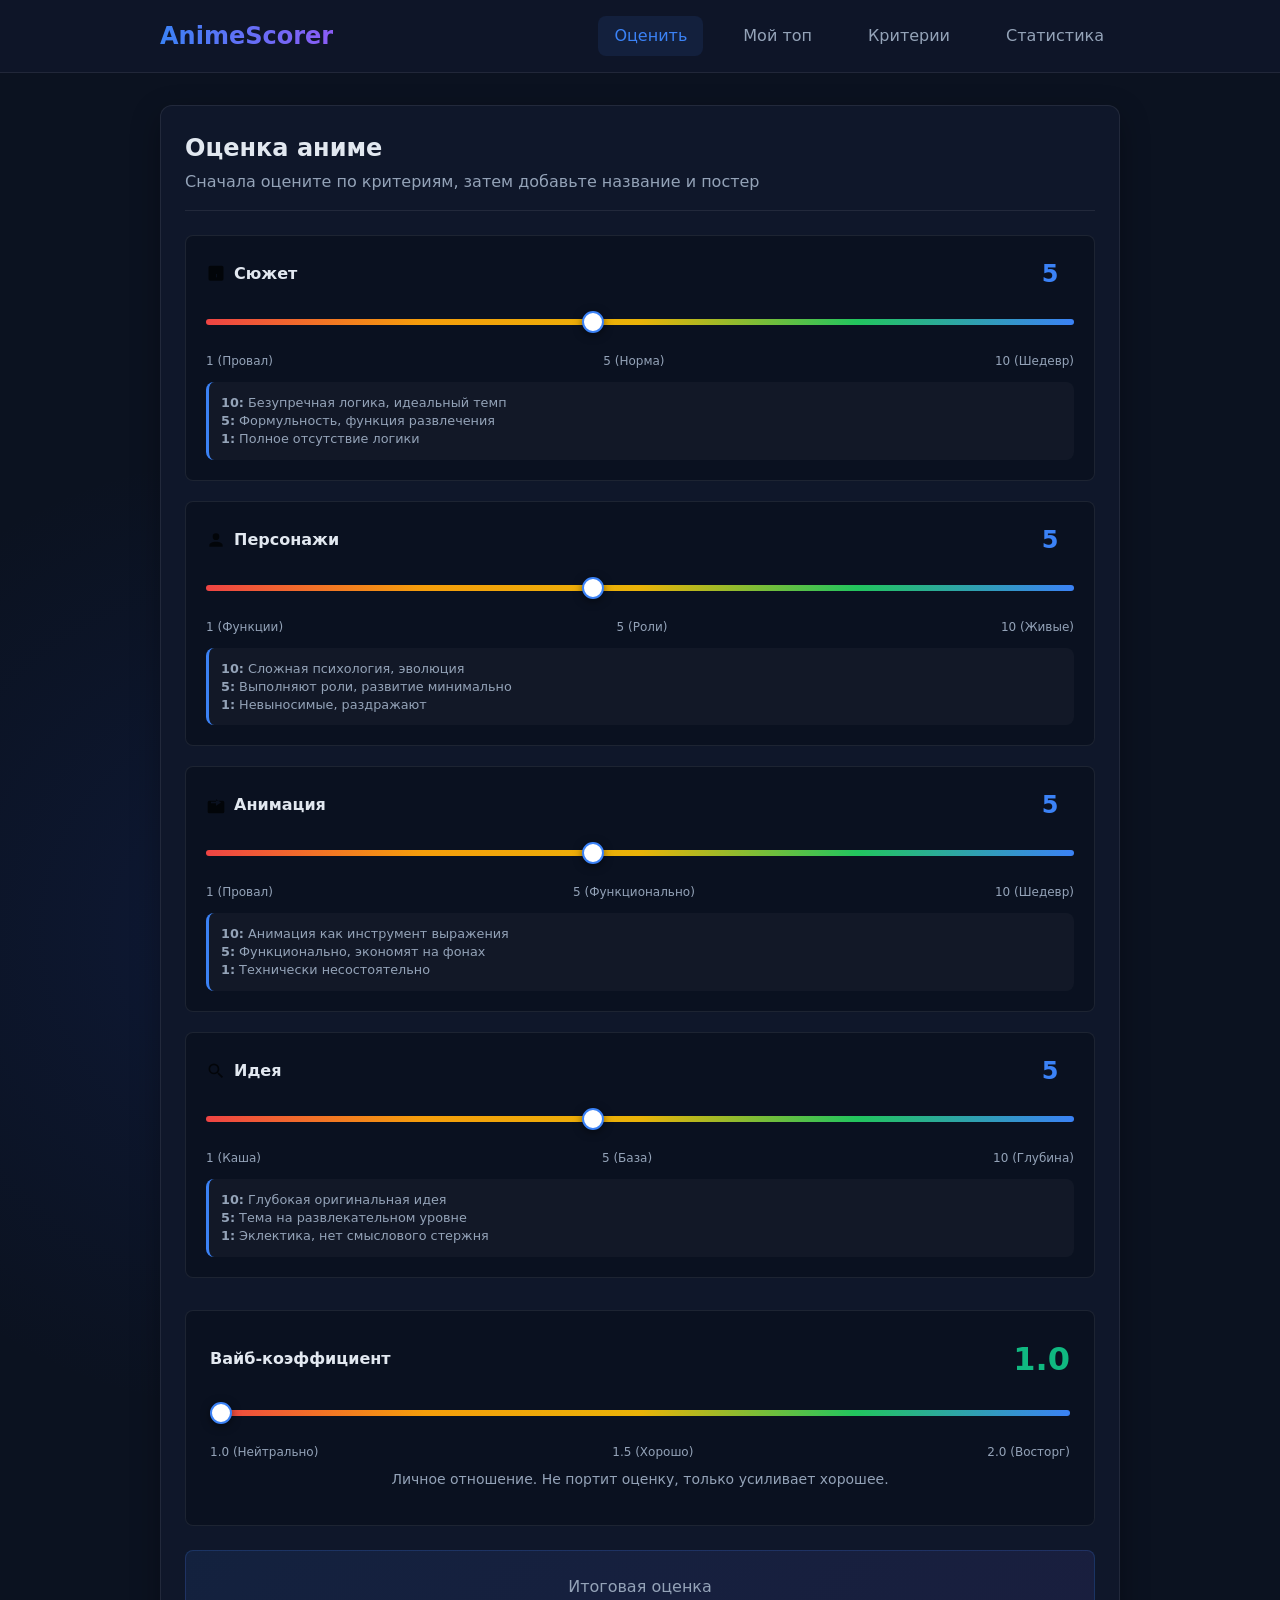
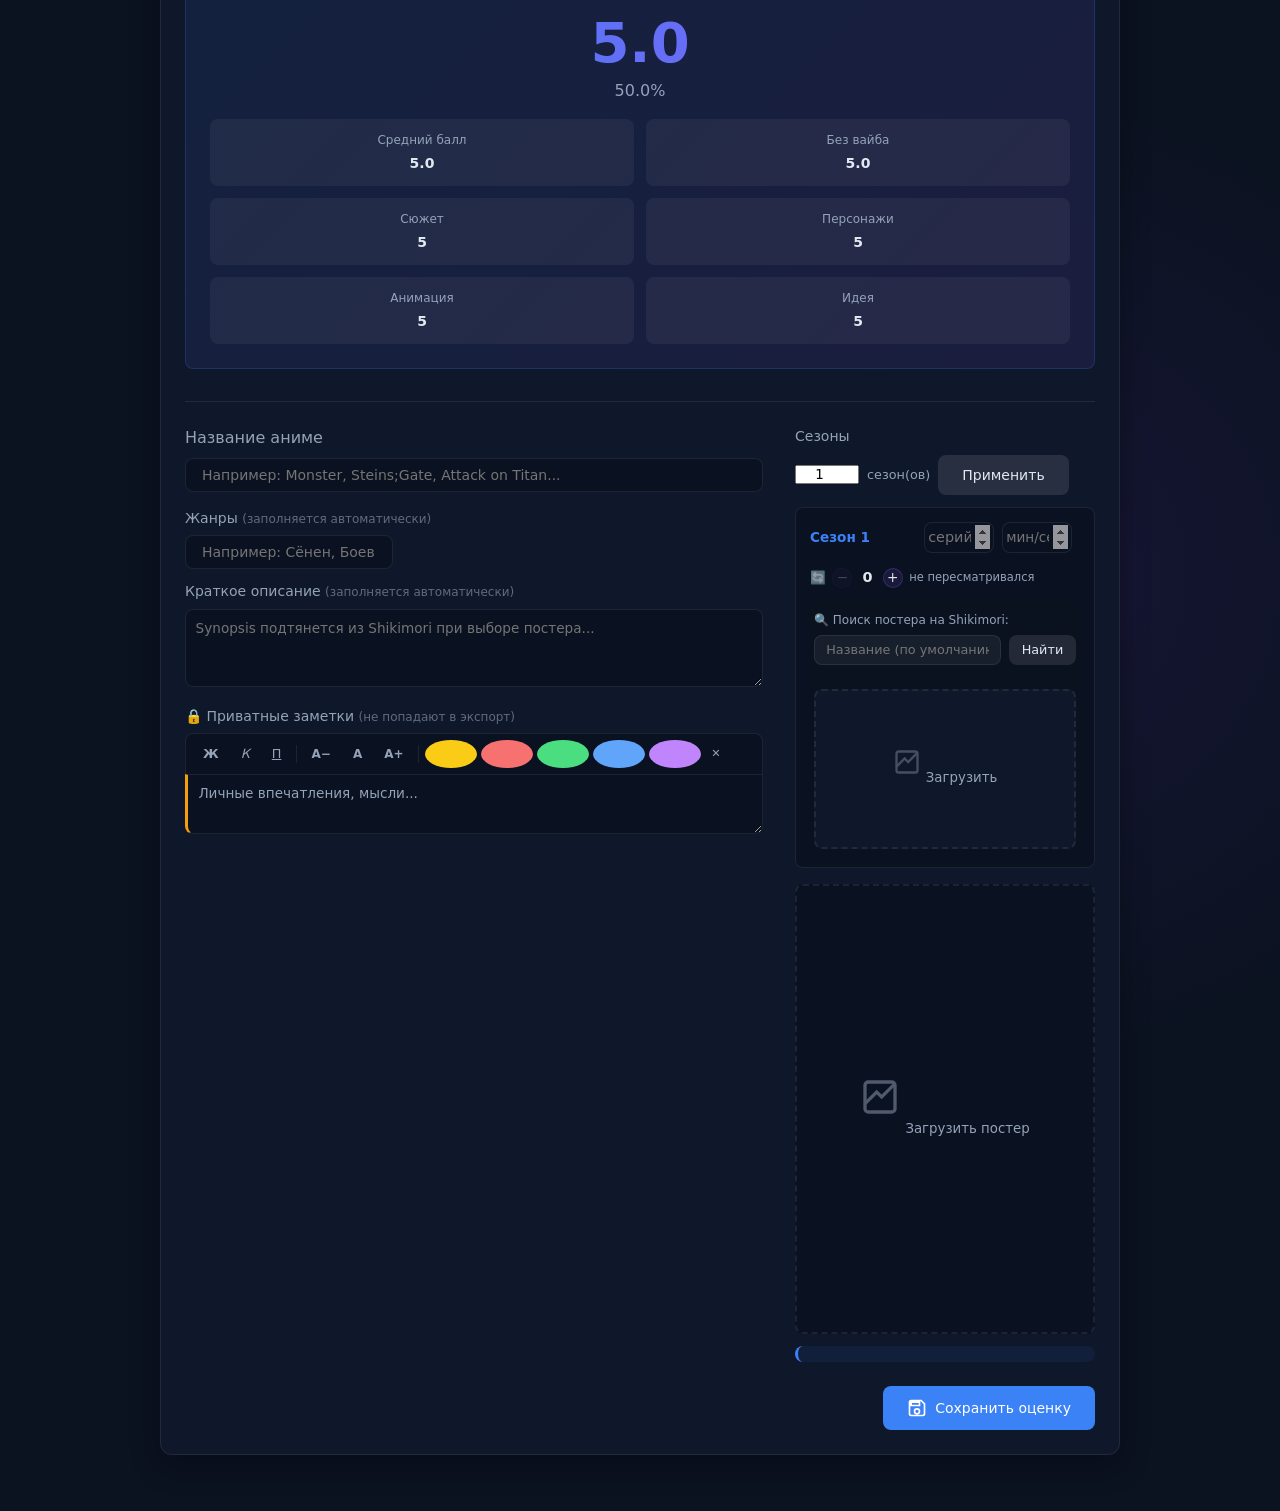
==== index.html @ c63529db "AnimeScorer A personal project to rate my anime viewing in a convenient format." ====
<!DOCTYPE html>
<html lang="ru">
<head>
    <meta charset="UTF-8">
    <meta name="viewport" content="width=device-width, initial-scale=1.0">
    <title>Anime Scorer — субъективная оценка</title>
    <link rel="stylesheet" href="style.css">
</head>
<body>

<header>
    <div class="container">
        <nav class="nav">
            <a href="#home" class="logo">AnimeScorer</a>
            <div class="nav-links">
                <a href="#home" class="nav-link active" data-page="home">Оценить</a>
                <a href="#list" class="nav-link" data-page="list">Мой топ</a>
                <a href="#criteria" class="nav-link" data-page="criteria">Критерии</a>
                <a href="#stats" class="nav-link" data-page="stats">Статистика</a>
            </div>
        </nav>
    </div>
</header>

<nav class="bottom-nav">
    <button class="bottom-nav-item active" data-page="home">
        <svg viewBox="0 0 24 24"><path d="M12 3L2 12h3v9h6v-5h2v5h6v-9h3L12 3z"/></svg>
        Оценить
    </button>
    <button class="bottom-nav-item" data-page="list">
        <svg viewBox="0 0 24 24"><path d="M3 18h18v-2H3v2zm0-5h18v-2H3v2zm0-7v2h18V6H3z"/></svg>
        Мой топ
    </button>
    <button class="bottom-nav-item" data-page="criteria">
        <svg viewBox="0 0 24 24"><path d="M12 2C6.48 2 2 6.48 2 12s4.48 10 10 10 10-4.48 10-10S17.52 2 12 2zm1 15h-2v-6h2v6zm0-8h-2V7h2v2z"/></svg>
        Критерии
    </button>
    <button class="bottom-nav-item" data-page="stats">
        <svg viewBox="0 0 24 24"><path d="M3 3v18h18V3H3zm8 14H7v-7h4v7zm6 0h-4V7h4v10z"/></svg>
        Статистика
    </button>
</nav>

<main class="container">

    <!-- ── Страница оценки ── -->
    <div id="home-page" class="page active">
        <div class="top3-widget" id="top3Widget">
            <h3>🏆 Мой топ-3</h3>
            <div class="top3-list" id="top3List"></div>
        </div>

        <div class="card">
            <div class="card-header">
                <h2>Оценка аниме</h2>
                <p>Сначала оцените по критериям, затем добавьте название и постер</p>
            </div>

            <div class="assessment-grid">
                <div class="criteria-container">
                    <!-- Сюжет -->
                    <div class="slider-group">
                        <div class="slider-header">
                            <h4>
                                <svg class="criteria-icon" viewBox="0 0 24 24"><path d="M13 16h-1v-4h1m0-4h-1v2h1m5-8H5a2 2 0 00-2 2v14a2 2 0 002 2h14a2 2 0 002-2V4a2 2 0 00-2-2z"/></svg>
                                Сюжет
                            </h4>
                            <div class="score-value" id="storyValue">5</div>
                        </div>
                        <div class="slider-container">
                            <input type="range" id="storySlider" min="1" max="10" step="1" value="5">
                        </div>
                        <div class="slider-labels"><span>1 (Провал)</span><span>5 (Норма)</span><span>10 (Шедевр)</span></div>
                        <div class="quick-guide"><strong>10:</strong> Безупречная логика, идеальный темп<br><strong>5:</strong> Формульность, функция развлечения<br><strong>1:</strong> Полное отсутствие логики</div>
                    </div>

                    <!-- Персонажи -->
                    <div class="slider-group">
                        <div class="slider-header">
                            <h4>
                                <svg class="criteria-icon" viewBox="0 0 24 24"><path d="M12 4a4 4 0 014 4 4 4 0 01-4 4 4 4 0 01-4-4 4 4 0 014-4m0 10c4.42 0 8 1.79 8 4v2H4v-2c0-2.21 3.58-4 8-4z"/></svg>
                                Персонажи
                            </h4>
                            <div class="score-value" id="charsValue">5</div>
                        </div>
                        <div class="slider-container">
                            <input type="range" id="charsSlider" min="1" max="10" step="1" value="5">
                        </div>
                        <div class="slider-labels"><span>1 (Функции)</span><span>5 (Роли)</span><span>10 (Живые)</span></div>
                        <div class="quick-guide"><strong>10:</strong> Сложная психология, эволюция<br><strong>5:</strong> Выполняют роли, развитие минимально<br><strong>1:</strong> Невыносимые, раздражают</div>
                    </div>

                    <!-- Анимация -->
                    <div class="slider-group">
                        <div class="slider-header">
                            <h4>
                                <svg class="criteria-icon" viewBox="0 0 24 24"><path d="M18 9l-6-4v3H6v2h6v3m-8 5v-5h2v3h4v2m12-8v10a2 2 0 01-2 2H4a2 2 0 01-2-2V9a2 2 0 012-2h16a2 2 0 012 2z"/></svg>
                                Анимация
                            </h4>
                            <div class="score-value" id="animValue">5</div>
                        </div>
                        <div class="slider-container">
                            <input type="range" id="animSlider" min="1" max="10" step="1" value="5">
                        </div>
                        <div class="slider-labels"><span>1 (Провал)</span><span>5 (Функционально)</span><span>10 (Шедевр)</span></div>
                        <div class="quick-guide"><strong>10:</strong> Анимация как инструмент выражения<br><strong>5:</strong> Функционально, экономят на фонах<br><strong>1:</strong> Технически несостоятельно</div>
                    </div>

                    <!-- Идея -->
                    <div class="slider-group">
                        <div class="slider-header">
                            <h4>
                                <svg class="criteria-icon" viewBox="0 0 24 24"><path d="M9.5 3A6.5 6.5 0 0116 9.5c0 1.61-.59 3.09-1.56 4.23l.27.27h.79l5 5-1.5 1.5-5-5v-.79l-.27-.27A6.516 6.516 0 019.5 16 6.5 6.5 0 013 9.5 6.5 6.5 0 019.5 3m0 2C7 5 5 7 5 9.5S7 14 9.5 14 14 12 14 9.5 12 5 9.5 5z"/></svg>
                                Идея
                            </h4>
                            <div class="score-value" id="ideaValue">5</div>
                        </div>
                        <div class="slider-container">
                            <input type="range" id="ideaSlider" min="1" max="10" step="1" value="5">
                        </div>
                        <div class="slider-labels"><span>1 (Каша)</span><span>5 (База)</span><span>10 (Глубина)</span></div>
                        <div class="quick-guide"><strong>10:</strong> Глубокая оригинальная идея<br><strong>5:</strong> Тема на развлекательном уровне<br><strong>1:</strong> Эклектика, нет смыслового стержня</div>
                    </div>
                </div>

                <div class="results-sidebar">
                    <div class="vibe-section">
                        <div class="vibe-header">
                            <h4>Вайб-коэффициент</h4>
                            <div class="vibe-value" id="vibeValue">1.0</div>
                        </div>
                        <div class="slider-container">
                            <input type="range" id="vibeSlider" min="1.0" max="2.0" step="0.1" value="1.0">
                        </div>
                        <div class="vibe-labels"><span>1.0 (Нейтрально)</span><span>1.5 (Хорошо)</span><span>2.0 (Восторг)</span></div>
                        <div class="vibe-description" id="vibeDescription">Личное отношение. Не портит оценку, только усиливает хорошее.</div>
                    </div>

                    <div class="result-card">
                        <div class="result-label">Итоговая оценка</div>
                        <div class="result-score" id="finalScore">5.0</div>
                        <div class="result-label" id="finalPercent">50%</div>
                        <div class="result-details">
                            <div class="detail-item"><div class="detail-label">Средний балл</div><div class="detail-value" id="avgScore">5.0</div></div>
                            <div class="detail-item"><div class="detail-label">Без вайба</div><div class="detail-value" id="baseScore">5.0</div></div>
                            <div class="detail-item"><div class="detail-label">Сюжет</div><div class="detail-value" id="detailStory">5</div></div>
                            <div class="detail-item"><div class="detail-label">Персонажи</div><div class="detail-value" id="detailChars">5</div></div>
                            <div class="detail-item"><div class="detail-label">Анимация</div><div class="detail-value" id="detailAnim">5</div></div>
                            <div class="detail-item"><div class="detail-label">Идея</div><div class="detail-value" id="detailIdea">5</div></div>
                        </div>
                    </div>
                </div>
            </div>

            <div class="meta-section">
                <div class="meta-grid">
                    <div>
                        <label for="titleInput" style="display:block;margin-bottom:0.5rem;color:var(--text-muted);">Название аниме</label>
                        <input type="text" id="titleInput" class="title-input" placeholder="Например: Monster, Steins;Gate, Attack on Titan...">

                        <div style="margin-top:1rem;">
                            <label style="display:block;margin-bottom:0.4rem;color:var(--text-muted);font-size:0.875rem;">Жанры <span style="font-size:0.75rem;opacity:0.6">(заполняется автоматически)</span></label>
                            <input type="text" id="genresInput" placeholder="Например: Сёнен, Боевик, Фэнтези...">
                        </div>

                        <div style="margin-top:0.75rem;">
                            <label style="display:block;margin-bottom:0.4rem;color:var(--text-muted);font-size:0.875rem;">Краткое описание <span style="font-size:0.75rem;opacity:0.6">(заполняется автоматически)</span></label>
                            <textarea id="synopsisInput" rows="3" placeholder="Synopsis подтянется из Shikimori при выборе постера..." style="width:100%;background:var(--card-dark);border:1px solid var(--border);border-radius:var(--radius-sm);color:var(--text);padding:0.6rem;font-size:0.85rem;resize:vertical;line-height:1.4;"></textarea>
                        </div>

                        <div style="margin-top:0.75rem;">
                            <label style="display:block;margin-bottom:0.4rem;color:var(--text-muted);font-size:0.875rem;">🔒 Приватные заметки <span style="font-size:0.75rem;opacity:0.6">(не попадают в экспорт)</span></label>
                            <div class="notes-toolbar" id="notesToolbar">
                                <button type="button" class="ntb-btn" onclick="notesExec('bold')" title="Жирный"><b>Ж</b></button>
                                <button type="button" class="ntb-btn" onclick="notesExec('italic')" title="Курсив"><i>К</i></button>
                                <button type="button" class="ntb-btn" onclick="notesExec('underline')" title="Подчёркнутый"><u>П</u></button>
                                <div class="ntb-sep"></div>
                                <button type="button" class="ntb-btn ntb-size" onclick="notesFontSize(1)" title="Уменьшить шрифт">A−</button>
                                <button type="button" class="ntb-btn ntb-size" onclick="notesFontSize(2)" title="Обычный шрифт">A</button>
                                <button type="button" class="ntb-btn ntb-size" onclick="notesFontSize(3)" title="Увеличить шрифт">A+</button>
                                <div class="ntb-sep"></div>
                                <button type="button" class="ntb-color" style="background:#facc15" onclick="notesColor('#facc15')" title="Жёлтое выделение"></button>
                                <button type="button" class="ntb-color" style="background:#f87171" onclick="notesColor('#f87171')" title="Красное выделение"></button>
                                <button type="button" class="ntb-color" style="background:#4ade80" onclick="notesColor('#4ade80')" title="Зелёное выделение"></button>
                                <button type="button" class="ntb-color" style="background:#60a5fa" onclick="notesColor('#60a5fa')" title="Синее выделение"></button>
                                <button type="button" class="ntb-color" style="background:#c084fc" onclick="notesColor('#c084fc')" title="Фиолетовое выделение"></button>
                                <button type="button" class="ntb-btn ntb-clear" onclick="notesColor(null)" title="Убрать цвет">✕</button>
                            </div>
                            <div id="notesEditor"
                                 contenteditable="true"
                                 class="notes-editor"
                                 data-placeholder="Личные впечатления, мысли..."></div>
                            <textarea id="notesInput" style="display:none;"></textarea>
                        </div>
                    </div>

                    <div>
                        <div class="seasons-header">
                            <label style="color:var(--text-muted);font-size:0.875rem;font-weight:500;">Сезоны</label>
                            <div class="seasons-count-row">
                                <input type="number" id="seasonsCountInput" value="1" min="1" max="20" style="width:64px;text-align:center;">
                                <span style="font-size:0.8rem;color:var(--text-muted);">сезон(ов)</span>
                                <button class="btn-secondary" id="applySeasonsBtn" onclick="applySeasonsCount()">Применить</button>
                            </div>
                        </div>

                        <div id="seasonsContainer"></div>

                        <div class="poster-upload" id="posterUpload" style="margin-top:1rem;">
                            <img id="posterPreview" src="" alt="Постер" style="display:none;">
                            <div class="upload-placeholder">
                                <svg viewBox="0 0 24 24" fill="none" stroke="currentColor">
                                    <path d="M3 16L10 9L13 12L21 4" stroke-width="2"/>
                                    <rect x="3" y="3" width="18" height="18" rx="2" stroke-width="2"/>
                                </svg>
                                <small>Загрузить постер</small>
                            </div>
                        </div>

                        <div id="totalWatchTime" class="total-watch-time"></div>
                    </div>
                </div>

                <div class="form-actions">
                    <button class="btn-primary" id="saveBtn">
                        <svg class="icon" viewBox="0 0 24 24"><path d="M17 3H5c-1.11 0-2 .9-2 2v14c0 1.1.89 2 2 2h14c1.1 0 2-.9 2-2V7l-4-4zm-5 16c-1.66 0-3-1.34-3-3s1.34-3 3-3 3 1.34 3 3-1.34 3-3 3zm3-10H5V5h10v4z"/></svg>
                        Сохранить оценку
                    </button>
                </div>
            </div>
        </div>
    </div>

    <!-- ── Страница списка ── -->
    <div id="list-page" class="page">
        <div class="card">
            <div class="card-header">
                <h2>Мой субъективный топ</h2>
                <div class="stats-row" id="statsRow" style="display:flex;gap:1.5rem;flex-wrap:wrap;margin-top:0.75rem;"></div>
            </div>

            <div class="backup-reminder" id="backupReminder">
                <span style="font-size:1.1rem">☁️</span>
                <span class="backup-reminder-text" id="backupReminderText">Не забудь обновить бэкап на Google Drive!</span>
                <button onclick="openDriveModal(); dismissReminder()">Сохранить сейчас</button>
                <button class="dismiss-btn" title="Напомнить завтра" onclick="dismissReminder()">×</button>
            </div>

            <div class="list-controls">
                <div class="sort-options">
                    <select id="sortSelect">
                        <option value="date_desc" selected>По дате (новые сначала)</option>
                        <option value="date_asc">По дате (старые сначала)</option>
                        <option value="avg_desc">По среднему баллу (высокие → низкие)</option>
                        <option value="avg_asc">По среднему баллу (низкие → высокие)</option>
                        <option value="final_desc">По общей оценке (высокие → низкие)</option>
                        <option value="final_asc">По общей оценке (низкие → высокие)</option>
                    </select>

                    <input type="text" id="searchInput" placeholder="Поиск по названию..." style="min-width:200px;">
                </div>

                <div class="action-buttons import-export-buttons">
                    <button class="btn-success" id="importBtn">
                        <svg class="icon" viewBox="0 0 24 24"><path d="M9 16h6v-6h4l-7-7-7 7h4v6zm-4 2h14v2H5v-2z"/></svg>
                        <span class="btn-label">Импорт JSON</span>
                    </button>
                    <button class="btn-secondary" id="exportBtn">
                        <svg class="icon" viewBox="0 0 24 24"><path d="M19 9h-4V3H9v6H5l7 7 7-7zM5 18v2h14v-2H5z"/></svg>
                        <span class="btn-label">Экспорт JSON</span>
                    </button>
                    <button class="btn-gdrive" id="driveBackupBtn">
                        <svg class="icon" viewBox="0 0 24 24"><path d="M6.6 2L2 10.5l4.4 7.5h11.2L22 10.5 17.4 2H6.6zm0 1.5h10.8l4 6.8H2.6l4-6.8zm-2.2 8.3h15.2l-3.8 6.5H8.2l-3.8-6.5z"/></svg>
                        <span class="btn-label">Google Drive</span>
                    </button>
                    <button class="btn-danger" id="clearAllBtn">
                        <svg class="icon" viewBox="0 0 24 24"><path d="M6 19c0 1.1.9 2 2 2h8c1.1 0 2-.9 2-2V7H6v12zM19 4h-3.5l-1-1h-5l-1 1H5v2h14V4z"/></svg>
                        <span class="btn-label">Очистить все</span>
                    </button>
                </div>

                <!-- Переключатель режима карточек -->
                <div class="card-size-selector">
                    <span class="selector-label">Вид карточек:</span>
                    <div class="btn-group">
                        <button class="btn-pill card-size-btn" data-size="default">Стандарт</button>
                        <button class="btn-pill card-size-btn" data-size="compact">Компакт</button>
                        <button class="btn-pill card-size-btn" data-size="gallery">Галерея</button>
                    </div>
                </div>
            </div>

            <div id="animeList" class="anime-grid"></div>
            <div class="load-more-container" id="loadMoreContainer"></div>
        </div>
    </div>

    <!-- ── Страница критериев ── -->
    <div id="criteria-page" class="page">
        <div class="card">
            <div class="card-header">
                <h2>Критерии оценки</h2>
                <p>Строгие рамки для объективной оценки. Следуйте этим правилам, чтобы избежать завышения/занижения.</p>
            </div>
            <div class="criteria-grid">
 
                <!-- Сюжет -->
                <div class="criterion-card">
                    <div class="criterion-title">Сюжет (1-10)</div>
                    <div class="criterion-levels">
                        <div class="level level-10">
                            <div class="level-header"><div class="level-name">Замкнутая архитектура</div><div class="level-score">10</div></div>
                            <div>У истории есть конкретное смысловое ядро — цель, конфликт или вопрос, ради которого всё и рассказывается. Каждое событие работает на это ядро. Нет сцен «для галочки», нет провисаний. Финал не просто хороший — он ретроспективно оправдывает всё увиденное и придаёт смысл деталям, которые казались незначительными.</div>
                            <div class="level-genres">Психологические триллеры, сложная научная фантастика, драмы с нелинейным повествованием</div>
                            <div class="level-examples">Монстр, Врата Штейна, Ангельские ритмы</div>
                        </div>
                        <div class="level level-8">
                            <div class="level-header"><div class="level-name">Крепкая конструкция</div><div class="level-score">8-9</div></div>
                            <div>Сюжет логично выстроен, напряжение держится. Финал сильный, но не обязательно идеальный. Ядро есть, но повествование иногда уходит в сторону — не критично, но заметно.</div>
                            <div class="level-genres">Сёнен-экшены высокого уровня, качественная драма, детективы, сёдзе с глубоким сюжетом</div>
                            <div class="level-examples">Созданный в бездне, Атака титанов, Ниер: Автомата — Версия 1.1а, Класс убийц</div>
                        </div>
                        <div class="level level-6">
                            <div class="level-header"><div class="level-name">Рабочая схема</div><div class="level-score">6-7</div></div>
                            <div>История движется по знакомым рельсам, интерес держится, смотреть не скучно. Отдельные повороты предсказуемы. Внутри жанра всё работает — за пределами жанровых ожиданий ничего нет.</div>
                            <div class="level-genres">Романтические комедии, повседневность (слайс-оф-лайф), традиционные исекай, споконы</div>
                            <div class="level-examples">Милый во Франксе, Класс превосходства, Магия и мускулы, Ремейк нашей жизни, Токийские мстители</div>
                        </div>
                        <div class="level level-5">
                            <div class="level-header"><div class="level-name">Базовый уровень</div><div class="level-score">5</div></div>
                            <div>Сюжет выполняет одну функцию — не даёт зрителю уйти. Конфликты поверхностные, развитие предсказуемо. Глубины нет, но и откровенных провалов тоже.</div>
                            <div class="level-genres">Лёгкие гаремники, стандартные комедии, фансервисные сериалы</div>
                            <div class="level-examples">Я женился на однокласснице, которую ненавидел, Госпожа Кагуя: В любви как на войне, Дни Сакамото</div>
                        </div>
                        <div class="level level-3">
                            <div class="level-header"><div class="level-name">Декорация</div><div class="level-score">3-4</div></div>
                            <div>Сюжет существует, чтобы обслуживать фансервис, комедийные скетчи или боёвку. Решения персонажей продиктованы нуждами сцены, а не логикой. Много filler'а или искусственных конфликтов.</div>
                            <div class="level-genres">Низкобюджетные исекай, неудачные ромкомы, поздние сезоны выдохшихся проектов</div>
                            <div class="level-examples">Любовь и ложь, Пожалуйста, оденьтесь, Такаминэ, Кафе из другого мира, Убивая слизней триста лет...</div>
                        </div>
                        <div class="level level-1">
                            <div class="level-header"><div class="level-name">Развалившееся здание</div><div class="level-score">1-2</div></div>
                            <div>Причинно-следственная связь разрушена. Сюжетные дыры не закрываются. Финал либо отсутствует, либо перечёркивает смысл просмотра.</div>
                            <div class="level-genres">Крайне неудачные адаптации, проекты с катастрофическим производством</div>
                            <div class="level-examples">Обещанный Неверленд 2 сезон</div>
                        </div>
                    </div>
                </div>
 
                <!-- Персонажи -->
                <div class="criterion-card">
                    <div class="criterion-title">Персонажи (1-10)</div>
                    <div class="criterion-levels">
                        <div class="level level-10">
                            <div class="level-header"><div class="level-name">Живой человек</div><div class="level-score">10</div></div>
                            <div>Значимые персонажи — сложные, иногда противоречивые личности. Мотивация многослойна и не объясняется напрямую — она считывается через поступки, реакции в кризисных точках, детали поведения, флешбеки. Поступки одного персонажа влияют на восприятие другого. После финала думаешь о них как о реальных людях.</div>
                            <div class="level-genres">Психологическая драма, литературные адаптации, сёнен/сёдзе с акцентом на драму и рост</div>
                            <div class="level-examples">Монстр, Фрирен, Врата Штейна</div>
                        </div>
                        <div class="level level-8">
                            <div class="level-header"><div class="level-name">Убедительная личность</div><div class="level-score">8-9</div></div>
                            <div>Большинство значимых персонажей имеют понятную и последовательную мотивацию — их поступки не противоречат тому, кто они есть. Есть сцены, которые раскрывают их глубже: флешбек, реакция в кризисной точке, разговор, который меняет восприятие героя. Может не хватать финального слоя сложности, но после просмотра помнишь людей, а не функции.</div>
                            <div class="level-genres">Качественные сёнен-экшены, драмы о взрослении, сёдзе о карьере/хобби, триллеры</div>
                            <div class="level-examples">Голубой период, Вайолет Эвергарден, Класс убийц</div>
                        </div>
                        <div class="level level-6">
                            <div class="level-header"><div class="level-name">Архетип, который ожил</div><div class="level-score">6-7</div></div>
                            <div>Персонажи начинают как типажи, но часть из них получает достаточно экранного времени, чтобы выйти за рамки архетипа. Мотивация понятна, хоть и не удивляет. Помнишь их скорее по дизайну и озвучке, чем по глубине.</div>
                            <div class="level-genres">Большинство ромкомов, стандартные исекай, боевики-сёнены, споконы</div>
                            <div class="level-examples">Магическая битва, Торадора!, Моё перерождение в слизь</div>
                        </div>
                        <div class="level level-5">
                            <div class="level-header"><div class="level-name">Функция</div><div class="level-score">5</div></div>
                            <div>Персонажи выполняют свою роль в сюжете или жанре, не больше. Мотивация формально присутствует, но не вызывает интереса. После просмотра помнишь скорее ситуации, чем самих героев.</div>
                            <div class="level-genres">Комедийные повседневности, лёгкие гаремники, аниме где идея/экшн важнее персонажей</div>
                            <div class="level-examples">Доктор Стоун (часть героев), многие героини в стандартных гаремах</div>
                        </div>
                        <div class="level level-3">
                            <div class="level-header"><div class="level-name">Набор клише</div><div class="level-score">3-4</div></div>
                            <div>Характеры собраны из тропов без склейки. Поступки противоречат заявленным чертам или меняются под нужды сцены. Мотивация либо отсутствует, либо появляется тогда, когда это удобно автору.</div>
                            <div class="level-genres">Низкокачественные ромкомы/гаремы, исекай-конвейер, фансервисные проекты</div>
                            <div class="level-examples">Пять невест, Сведённые кукушкой</div>
                        </div>
                        <div class="level level-1">
                            <div class="level-header"><div class="level-name">Раздражитель</div><div class="level-score">1-2</div></div>
                            <div>Персонаж действует вразрез со здравым смыслом без художественной цели. Диалоги неестественны. Присутствие в кадре мешает, а не помогает.</div>
                            <div class="level-genres">Крайне неудачные проекты-«самоинсерты», аниме с откровенно плохим сценарием</div>
                            <div class="level-examples">В другом мире со смартфоном (протагонист)</div>
                        </div>
                    </div>
                </div>
 
                <!-- Анимация -->
                <div class="criterion-card">
                    <div class="criterion-title">Анимация (1-10)</div>
                    <div class="criterion-levels">
<p> система требует оценивать визуал по его задачам </p>
                        <div class="level level-10">
                            <div class="level-header"><div class="level-name">Изображение говорит</div><div class="level-score">10</div></div>
                            <div>Эмоции и состояния персонажей читаются через картинку — мимику, позу, взгляд, детали окружения — без опоры на диалог. Режиссёрские решения (угол камеры, свет, монтажный ритм) усиливают то, что происходит внутри сцены. Каждый кадр осознан: видно, что художник думал, зачем именно так, а не иначе.</div>
                            <div class="level-genres">Полнометражные фильмы Kyoto Animation, Makoto Shinkai, Studio Ghibli, премиальные ТВ-проекты</div>
                            <div class="level-examples">Форма голоса, Вайолет Эвергарден, Звёздное дитя, Фрирен, Пять сантиметров в секунду</div>
                        </div>
                        <div class="level level-8">
                            <div class="level-header"><div class="level-name">Сильный визуальный язык</div><div class="level-score">8-9</div></div>
                            <div>Студия или режиссёр владеют узнаваемым стилем, который работает на атмосферу. Важные сцены — будь то экшен, эмоциональный момент или просто пауза — решены визуально интересно. Чувствуется, что за картинкой стоят осознанные решения. Не хватает той степени детальности и последовательности, которая переводит в десятку.</div>
                            <div class="level-genres">Экшен-проекты с сильной режиссурой (Science SARU, TRIGGER), сюрреалистичные произведения</div>
                            <div class="level-examples">Клинок, рассекающий демонов, Человек-бензопила, Дандадан, Голубая шкатулка</div>
                        </div>
                        <div class="level level-6">
                            <div class="level-header"><div class="level-name">Стабильное качество</div><div class="level-score">6-7</div></div>
                            <div>Без провалов и без откровений. Ключевые сцены сделаны нормально, остальное — профессионально, но не запоминается. Анимация не мешает и не помогает сверх необходимого.</div>
                            <div class="level-genres">Успешные сёнен-экшены от крупных студий, качественные ромкомы и драмы</div>
                            <div class="level-examples">Re:Zero, Доктор Стоун, Монолог фармацевта</div>
                        </div>
                        <div class="level level-5">
                            <div class="level-header"><div class="level-name">Функциональная</div><div class="level-score">5</div></div>
                            <div>Минимум ресурсов использован там, где нужно. Диалоговые сцены упрощены, движение экономное. Не мешает смотреть.</div>
                            <div class="level-genres">Диалоговые/повседневные аниме, низкобюджетные адаптации</div>
                            <div class="level-examples">Так сложно любить отаку, В другом мире со смартфоном, Моя подруга-олениха Нокотан</div>
                        </div>
                        <div class="level level-3">
                            <div class="level-header"><div class="level-name">Экономная</div><div class="level-score">3-4</div></div>
                            <div>Статичные кадры преобладают. Повторы, loop-анимация. В моменты, где нужна отдача — её нет.</div>
                            <div class="level-genres">Долгоиграющие сериалы, проекты с проблемами в производстве</div>
                            <div class="level-examples">Прекрасна, как Луна, Сатана на подработке (поздние сезоны)</div>
                        </div>
                        <div class="level level-1">
                            <div class="level-header"><div class="level-name">Мешает смотреть</div><div class="level-score">1-2</div></div>
                            <div>Кривые движения, плохой монтаж, визуальный шум. Анимация активно разрушает восприятие.</div>
                            <div class="level-genres">Явные провалы производства, крайне неудачные CGI-эксперименты</div>
                            <div class="level-examples">Берсерк 2016</div>
                        </div>
                    </div>
                </div>
 
                <!-- Идея -->
                <div class="criterion-card">
                    <div class="criterion-title">Идея (1-10)</div>
                    <div class="criterion-levels">
                        <div class="level level-10">
                            <div class="level-header"><div class="level-name">Вопрос без готового ответа</div><div class="level-score">10</div></div>
                            <div>Идея — это не тема, это несущая конструкция всего произведения. Сюжет, персонажи, детали — всё работает на один большой вопрос, у которого <b class="emphasis">нет готового ответа</b>. После просмотра думаешь не о том, что произошло, а о том, что это значит.</div>
                            <div class="level-genres">Психологические триллеры, киберпанк, сложная научная фантастика, философская притча</div>
                            <div class="level-examples">Монстр, Призрак в доспехах, Врата Штейна, Единственному мне, кто тебя любил</div>
                        </div>
                        <div class="level level-8">
                            <div class="level-header"><div class="level-name">Спрятанная, но цельная</div><div class="level-score">8-9</div></div>
                            <div>Философская мысль есть, она продуманная и нетривиальная — но не несущая, а встроенная. При поверхностном просмотре можно не заметить, при анализе обнаруживается цельной. Не ставит неразрешимых вопросов, но заставляет думать.</div>
                            <div class="level-genres">Тёмное фэнтези, антиутопии, нестандартные исекай, сёнен с небанальным сеттингом</div>
                            <div class="level-examples">Re:Zero, Пластиковые воспоминания, Психопаспорт, Созданный в бездне, Фрирен</div>
                        </div>
                        <div class="level level-6">
                            <div class="level-header"><div class="level-name">Хорошая предпосылка</div><div class="level-score">6-7</div></div>
                            <div>Тема читается без усилий, авторы не скрывают, о чём говорят. Философского измерения нет — есть посыл, мораль или просто необычная предпосылка. Одного слоя хватает на просмотр, но не на размышление после.</div>
                            <div class="level-genres">Драмы с элементами фантастики, романтические аниме с необычной предпосылкой</div>
                            <div class="level-examples">Город, в котором меня нет, Милый во Франксе, Ремейк нашей жизни</div>
                        </div>
                        <div class="level level-5">
                            <div class="level-header"><div class="level-name">Фон</div><div class="level-score">5</div></div>
                            <div>Идея служит декорацией. Никакого заявления — просто развлечение. Нормально, если это и было целью.</div>
                            <div class="level-genres">Чистые экшены, спортивные аниме, лёгкие комедии</div>
                            <div class="level-examples">Ванпанчмен, Кэнган Асура, Магия и мускулы</div>
                        </div>
                        <div class="level level-3">
                            <div class="level-header"><div class="level-name">Пусто или мутно</div><div class="level-score">3-4</div></div>
                            <div>Либо идеи нет вообще, либо она подаётся так хаотично, что смысл теряется по дороге.</div>
                            <div class="level-genres">Конвейерные исекай/гаремы, неудачные попытки смешать жанры</div>
                            <div class="level-examples">Токийский гуль (после S1), Цикл историй</div>
                        </div>
                        <div class="level level-1">
                            <div class="level-header"><div class="level-name">Отсутствует</div><div class="level-score">1-2</div></div>
                            <div>Набор элементов без связующего смысла.</div>
                            <div class="level-genres">Пародийные/абсурдистские аниме, откровенно слабые проекты</div>
                            <div class="level-examples">Другой мир не может противостоять силе мгновенной смерти</div>
                        </div>
                    </div>
                </div>
 
                <!-- Вайб-коэффициент -->
                <div class="criterion-card">
                    <div class="criterion-title">Вайб-коэффициент (1.0-2.0)</div>
                    <div class="criterion-levels">
                        <div class="level" style="border-color:#10b981;">
                            <div class="level-header"><div class="level-name">Абсолютный восторг</div><div class="level-score">2.0</div></div>
                            <div>Произведение, изменившее взгляд на жанр или аниме в целом. Хочется пересматривать и анализировать</div>
                        </div>
                        <div class="level" style="border-color:#3b82f6;">
                            <div class="level-header"><div class="level-name">Очень сильное впечатление</div><div class="level-score">1.8</div></div>
                            <div>Залипание, "биндж", постоянные мысли об аниме после просмотра</div>
                        </div>
                        <div class="level" style="border-color:#8b5cf6;">
                            <div class="level-header"><div class="level-name">Выше среднего</div><div class="level-score">1.5</div></div>
                            <div>Явно зацепило, были сильные эмоциональные моменты</div>
                        </div>
                        <div class="level" style="border-color:#f59e0b;">
                            <div class="level-header"><div class="level-name">Нейтрально / Объективно</div><div class="level-score">1.0</div></div>
                            <div>Личное отношение не усиливает и не ослабляет объективную оценку</div>
                        </div>
                    </div>
                </div>
 
                <!-- Формула -->
                <div class="criterion-card">
                    <div class="criterion-title">Формула оценки</div>
                    <div style="padding:1rem 0;">
                        <div style="background:rgba(255,255,255,0.05);padding:1rem;border-radius:var(--radius-sm);margin-bottom:1rem;">
                            <div style="font-family:monospace;font-size:0.875rem;color:var(--text-muted);">
                                1. Средний балл = (Сюжет + Персонажи + Анимация + Идея) / 4<br>
                                2. Вайб = от 1.0 до 2.0<br>
                                3. Итог = Средний балл × Вайб<br>
                                4. Ограничение: максимум 10 баллов
                            </div>
                        </div>
                        <div style="font-size:0.875rem;color:var(--text-muted);line-height:1.6;">
                            <p><strong>Вайб не портит оценку, только усиливает хорошее!</strong></p>
                        </div>
                    </div>
                </div>
 
            </div>
        </div>
    </div>

    <!-- ── Страница статистики ── -->
    <div id="stats-page" class="page">
        <div class="card">
            <div class="card-header">
                <h2>Статистика</h2>
                <p>Общая информация о просмотренном</p>
            </div>
            <div id="statsContent"></div>
        </div>
    </div>
</main>

<!-- ── Модалка Google Drive ── -->
<div class="drive-modal-overlay" id="driveModal">
    <div class="drive-modal">
        <div style="width:40px;height:4px;background:rgba(255,255,255,0.15);border-radius:2px;margin:0 auto 1rem;"></div>
        <h3>☁️ Бэкап на Google Drive</h3>
        <p>Сохраняет JSON с оценками в папку <strong>AnimeScorerBackup</strong> на твоём Google Drive. Постеры хранятся как ссылки — файл весит килобайты.</p>
        <p>Нужен <strong>Access Token</strong> от Google. Получить его просто:</p>
        <ol class="drive-steps">
            <li>Открой <a href="https://developers.google.com/oauthplayground" target="_blank" style="color:var(--accent)">OAuth 2.0 Playground</a></li>
            <li>В списке слева найди <code>Drive API v3</code> → выбери <code>.../auth/drive.file</code></li>
            <li>Нажми <strong>Authorize APIs</strong>, войди в Google</li>
            <li>Нажми <strong>Exchange authorization code for tokens</strong></li>
            <li>Скопируй <code>Access token</code> и вставь сюда:</li>
        </ol>
        <input type="text" class="drive-token-input" id="driveTokenInput" placeholder="ya29.xxxxxxxxxxxxxxxx...">
        <div class="drive-actions">
            <button class="btn-gdrive" id="driveUploadBtn" onclick="driveUpload()">
                <svg class="icon" viewBox="0 0 24 24"><path d="M19.35 10.04A7.49 7.49 0 0012 4C9.11 4 6.6 5.64 5.35 8.04A5.994 5.994 0 000 14c0 3.31 2.69 6 6 6h13c2.76 0 5-2.24 5-5 0-2.64-2.05-4.78-4.65-4.96zM14 13v4h-4v-4H7l5-5 5 5h-3z"/></svg>
                Сохранить бэкап
            </button>
            <button class="btn-secondary" onclick="closeDriveModal()">Закрыть</button>
        </div>
        <div class="drive-status" id="driveStatus"></div>
    </div>
</div>

<!-- ── Модалка подтверждения ── -->
<div id="confirmModal" class="modal">
    <div class="modal-content">
        <div style="width:40px;height:4px;background:rgba(255,255,255,0.15);border-radius:2px;margin:0 auto 1rem;"></div>
        <div class="modal-header">
            <div class="modal-title">Подтверждение</div>
            <button class="close-btn" onclick="closeModal()">×</button>
        </div>
        <p id="modalMessage">Вы уверены?</p>
        <div class="action-buttons" style="margin-top:1.5rem;justify-content:flex-end;">
            <button class="btn-secondary" onclick="closeModal()">Отмена</button>
            <button class="btn-danger" id="modalConfirmBtn">Подтвердить</button>
        </div>
    </div>
</div>

<script src="storage.js"></script>
<script src="api.js"></script>
<script src="main.js"></script>
</body>
</html>
---- style.css ----
:root {
    --bg: #0b1220;
    --card: #0f172a;
    --card-dark: #0a1120;
    --text: #e2e8f0;
    --text-muted: #94a3b8;
    --accent: #3b82f6;
    --accent-hover: #2563eb;
    --emphasis: #689ef6;
    --danger: #ef4444;
    --success: #10b981;
    --warning: #f59e0b;
    --border: rgba(255, 255, 255, 0.08);
    --glass: rgba(30, 41, 59, 0.5);
    --shadow: 0 10px 30px rgba(0, 0, 0, 0.3);
    --radius: 12px;
    --radius-sm: 8px;
    --transition: all 0.2s ease;
}

.emphasis{
    color: var(--emphasis)
}

* {
    box-sizing: border-box;
    margin: 0;
    padding: 0;
    font-family: 'Inter', 'Segoe UI', system-ui, sans-serif;
}

body {
    background: var(--bg);
    color: var(--text);
    min-height: 100vh;
    line-height: 1.5;
    background-image: radial-gradient(circle at 20% 30%, rgba(30, 64, 175, 0.15) 0%, transparent 20%),
                    radial-gradient(circle at 80% 70%, rgba(124, 58, 237, 0.1) 0%, transparent 20%);
}

.container {
    max-width: 1000px;
    margin: 0 auto;
    padding: 0 20px;
}

header {
    position: sticky;
    top: 0;
    background: rgba(15, 23, 42, 0.95);
    backdrop-filter: blur(10px);
    border-bottom: 1px solid var(--border);
    z-index: 100;
}

.nav {
    display: flex;
    justify-content: space-between;
    align-items: center;
    padding: 1rem 0;
}

.logo {
    font-size: 1.5rem;
    font-weight: 700;
    background: linear-gradient(90deg, var(--accent), #8b5cf6);
    -webkit-background-clip: text;
    background-clip: text;
    color: transparent;
    text-decoration: none;
}

.nav-links {
    display: flex;
    gap: 1.5rem;
    align-items: center;
}

.nav-link {
    color: var(--text-muted);
    text-decoration: none;
    font-weight: 500;
    padding: 0.5rem 1rem;
    border-radius: var(--radius-sm);
    transition: var(--transition);
}

.nav-link:hover {
    color: var(--text);
    background: rgba(255, 255, 255, 0.05);
}

.nav-link.active {
    color: var(--accent);
    background: rgba(59, 130, 246, 0.1);
}

.page {
    display: none;
    animation: fadeIn 0.3s ease;
    padding: 2rem 0;
}

.page.active {
    display: block;
}

@keyframes fadeIn {
    from { opacity: 0; transform: translateY(10px); }
    to   { opacity: 1; transform: translateY(0); }
}

.card {
    background: var(--card);
    border: 1px solid var(--border);
    border-radius: var(--radius);
    padding: 1.5rem;
    box-shadow: var(--shadow);
    margin-bottom: 1.5rem;
}

.card-header {
    margin-bottom: 1.5rem;
    padding-bottom: 1rem;
    border-bottom: 1px solid var(--border);
}

.card-header h2 {
    font-size: 1.5rem;
    font-weight: 600;
    color: var(--text);
}

.card-header p {
    color: var(--text-muted);
    margin-top: 0.25rem;
}

.assessment-grid {
    display: grid;
    grid-template-columns: repeat(auto-fit, minmax(450px, 1fr));
    gap: 2rem;
}

@media (max-width: 768px) {
    .assessment-grid { grid-template-columns: 1fr; }
}

.criteria-container {
    display: grid;
    gap: 1.25rem;
}

.slider-group {
    background: var(--card-dark);
    padding: 1.25rem;
    border-radius: var(--radius-sm);
    border: 1px solid var(--border);
    position: relative;
}

.slider-header {
    display: flex;
    justify-content: space-between;
    align-items: center;
    margin-bottom: 1rem;
}

.slider-header h4 {
    font-size: 1rem;
    font-weight: 600;
    color: var(--text);
    display: flex;
    align-items: center;
    gap: 0.5rem;
}

.criteria-icon {
    width: 20px;
    height: 20px;
    opacity: 0.7;
}

.score-value {
    font-size: 1.5rem;
    font-weight: 700;
    color: var(--accent);
    min-width: 3rem;
    text-align: center;
}

.slider-container {
    position: relative;
    height: 28px;
    margin: 1rem 0;
}

.slider-labels {
    display: flex;
    justify-content: space-between;
    font-size: 0.75rem;
    color: var(--text-muted);
    margin-top: 0.5rem;
}

input[type="range"] {
    width: 100%;
    height: 6px;
    -webkit-appearance: none;
    background: linear-gradient(90deg, #ef4444 0%, #f59e0b 25%, #eab308 50%, #22c55e 75%, #3b82f6 100%);
    border-radius: 3px;
    outline: none;
}

input[type="range"]::-webkit-slider-thumb {
    -webkit-appearance: none;
    width: 22px;
    height: 22px;
    background: white;
    border-radius: 50%;
    cursor: pointer;
    border: 2px solid var(--accent);
    box-shadow: 0 2px 8px rgba(0, 0, 0, 0.5);
    transition: var(--transition);
}

input[type="range"]::-webkit-slider-thumb:hover {
    transform: scale(1.2);
    background: var(--accent);
}

.quick-guide {
    font-size: 0.8rem;
    color: var(--text-muted);
    margin-top: 0.75rem;
    line-height: 1.4;
    padding: 0.75rem;
    background: rgba(255, 255, 255, 0.03);
    border-radius: var(--radius-sm);
    border-left: 3px solid var(--accent);
}

.results-sidebar {
    display: flex;
    flex-direction: column;
    gap: 1.5rem;
}

.vibe-section {
    background: var(--card-dark);
    padding: 1.5rem;
    border-radius: var(--radius-sm);
    border: 1px solid var(--border);
}

.vibe-header {
    display: flex;
    justify-content: space-between;
    align-items: center;
    margin-bottom: 1rem;
}

.vibe-value {
    font-size: 2rem;
    font-weight: 700;
    color: var(--success);
    text-align: center;
}

.vibe-description {
    font-size: 0.875rem;
    color: var(--text-muted);
    text-align: center;
    margin-top: 0.5rem;
    min-height: 2rem;
}

.vibe-labels {
    display: flex;
    justify-content: space-between;
    font-size: 0.75rem;
    color: var(--text-muted);
    margin-top: 0.5rem;
}

.result-card {
    background: linear-gradient(135deg, rgba(59, 130, 246, 0.1), rgba(139, 92, 246, 0.1));
    border: 1px solid rgba(59, 130, 246, 0.2);
    border-radius: var(--radius-sm);
    padding: 1.5rem;
    text-align: center;
}

.result-score {
    font-size: 3.5rem;
    font-weight: 800;
    background: linear-gradient(90deg, var(--accent), #8b5cf6);
    -webkit-background-clip: text;
    background-clip: text;
    color: transparent;
    line-height: 1;
    margin: 0.5rem 0;
}

.result-label {
    font-size: 1rem;
    color: var(--text-muted);
    margin-bottom: 1rem;
}

.result-details {
    display: grid;
    grid-template-columns: repeat(2, 1fr);
    gap: 0.75rem;
    margin-top: 1rem;
    font-size: 0.875rem;
}

.detail-item {
    background: rgba(255, 255, 255, 0.05);
    padding: 0.75rem;
    border-radius: var(--radius-sm);
}

.detail-label {
    color: var(--text-muted);
    font-size: 0.75rem;
    margin-bottom: 0.25rem;
}

.detail-value {
    font-weight: 600;
    color: var(--text);
}

.meta-section {
    margin-top: 2rem;
    padding-top: 1.5rem;
    border-top: 1px solid var(--border);
}

.meta-grid {
    display: grid;
    grid-template-columns: 1fr 300px;
    gap: 2rem;
    align-items: start;
}

@media (max-width: 768px) {
    .meta-grid { grid-template-columns: 1fr; }
}

.title-input {
    width: 100%;
    padding: 1rem;
    background: var(--card-dark);
    border: 1px solid var(--border);
    border-radius: var(--radius-sm);
    color: var(--text);
    font-size: 1.125rem;
    transition: var(--transition);
}

.title-input:focus {
    outline: none;
    border-color: var(--accent);
    box-shadow: 0 0 0 3px rgba(59, 130, 246, 0.1);
}

.poster-upload {
    width: 100%;
    aspect-ratio: 2/3;
    background: var(--card-dark);
    border: 2px dashed var(--border);
    border-radius: var(--radius-sm);
    display: flex;
    flex-direction: column;
    align-items: center;
    justify-content: center;
    cursor: pointer;
    transition: var(--transition);
    overflow: hidden;
}

.poster-upload:hover {
    border-color: var(--accent);
    background: rgba(59, 130, 246, 0.05);
}

.poster-upload img {
    width: 100%;
    height: 100%;
    object-fit: cover;
    display: none;
}

.upload-placeholder {
    text-align: center;
    padding: 1rem;
    color: var(--text-muted);
}

.upload-placeholder svg {
    width: 40px;
    height: 40px;
    margin-bottom: 1rem;
    opacity: 0.5;
}

.form-actions {
    display: flex;
    gap: 1rem;
    margin-top: 1.5rem;
    justify-content: flex-end;
}

button {
    padding: 0.75rem 1.5rem;
    border: none;
    border-radius: var(--radius-sm);
    font-weight: 500;
    cursor: pointer;
    transition: var(--transition);
    font-size: 0.875rem;
    display: inline-flex;
    align-items: center;
    gap: 0.5rem;
}

.btn-primary    { background: var(--accent); color: white; }
.btn-primary:hover    { background: var(--accent-hover); transform: translateY(-1px); }
.btn-secondary   { background: rgba(255,255,255,0.1); color: var(--text); }
.btn-secondary:hover  { background: rgba(255,255,255,0.15); }
.btn-danger      { background: rgba(239,68,68,0.1); color: var(--danger); }
.btn-danger:hover     { background: rgba(239,68,68,0.2); }
.btn-success     { background: rgba(16,185,129,0.1); color: var(--success); }
.btn-success:hover    { background: rgba(16,185,129,0.2); }

.backup-reminder {
    display: none;
    align-items: center;
    gap: 0.75rem;
    background: rgba(245, 158, 11, 0.1);
    border: 1px solid rgba(245, 158, 11, 0.3);
    border-radius: var(--radius-sm);
    padding: 0.65rem 1rem;
    margin-bottom: 1rem;
    font-size: 0.875rem;
    color: var(--warning);
}
.backup-reminder.visible { display: flex; }
.backup-reminder-text { flex: 1; }
.backup-reminder button {
    background: rgba(245,158,11,0.15);
    border: 1px solid rgba(245,158,11,0.4);
    border-radius: var(--radius-sm);
    color: var(--warning);
    padding: 0.3rem 0.75rem;
    font-size: 0.8rem;
    cursor: pointer;
    white-space: nowrap;
    transition: var(--transition);
}
.backup-reminder button:hover { background: rgba(245,158,11,0.25); }
.backup-reminder .dismiss-btn {
    background: none;
    border: none;
    color: var(--text-muted);
    font-size: 1.1rem;
    padding: 0 0.25rem;
    cursor: pointer;
}

.list-controls {
    display: flex;
    justify-content: space-between;
    align-items: center;
    margin-bottom: 1.5rem;
    flex-wrap: wrap;
    gap: 1rem;
}

.sort-options {
    display: flex;
    gap: 1rem;
    align-items: center;
    flex-wrap: wrap;
}

select, input[type="text"] {
    background: var(--card-dark);
    border: 1px solid var(--border);
    color: var(--text);
    padding: 0.5rem 1rem;
    border-radius: var(--radius-sm);
    font-size: 0.875rem;
    min-width: 160px;
}

select:focus, input[type="text"]:focus {
    outline: none;
    border-color: var(--accent);
}

.anime-grid {
    display: grid;
    grid-template-columns: repeat(auto-fill, minmax(280px, 1fr));
    gap: 1rem;
}

.anime-card {
    background: var(--card-dark);
    border: 1px solid var(--border);
    border-radius: var(--radius-sm);
    overflow: hidden;
    transition: var(--transition);
}

.anime-card:hover {
    border-color: rgba(59, 130, 246, 0.3);
    transform: translateY(-2px);
    box-shadow: 0 8px 25px rgba(0, 0, 0, 0.3);
}

.anime-poster {
    width: 100%;
    height: 160px;
    object-fit: cover;
    border-bottom: 1px solid var(--border);
    display: block;
    background: var(--card);
}

.anime-info {
    padding: 1rem;
}

.anime-header {
    display: flex;
    justify-content: space-between;
    align-items: flex-start;
    margin-bottom: 0.5rem;
}

.anime-title {
    font-size: 1rem;
    font-weight: 600;
    color: var(--text);
    flex: 1;
    margin-right: 0.5rem;
    line-height: 1.3;
}

.anime-score {
    font-size: 1.5rem;
    font-weight: 700;
    color: var(--accent);
    white-space: nowrap;
}

.anime-details {
    font-size: 0.75rem;
    color: var(--text-muted);
    margin-bottom: 0.75rem;
    display: flex;
    flex-direction: column;
    gap: 0.2rem;
}

.anime-criteria {
    display: grid;
    grid-template-columns: repeat(2, 1fr);
    gap: 0.4rem;
    margin-bottom: 0.75rem;
    font-size: 0.8rem;
}

.criteria-item {
    display: flex;
    justify-content: space-between;
    align-items: center;
    padding: 0.2rem 0.4rem;
    background: rgba(255,255,255,0.03);
    border-radius: 4px;
}

.criteria-name { color: var(--text-muted); }
.criteria-value { font-weight: 600; color: var(--text); }

.action-buttons {
    display: flex;
    gap: 0.5rem;
    flex-wrap: wrap;
}

/* Google Drive button */
.btn-gdrive {
    background: rgba(66,133,244,0.1);
    color: #4285F4;
    border: 1px solid rgba(66,133,244,0.3);
}
.btn-gdrive:hover { background: rgba(66,133,244,0.2); }
.btn-gdrive:disabled { opacity: 0.5; cursor: not-allowed; transform: none; }

/* Migrate button */
.btn-migrate {
    background: rgba(139,92,246,0.1);
    color: #8b5cf6;
    border: 1px solid rgba(139,92,246,0.3);
}
.btn-migrate:hover { background: rgba(139,92,246,0.2); }

/* Shikimori poster search */
.poster-search-row {
    display: flex;
    gap: 0.5rem;
    margin-bottom: 0.5rem;
}
.poster-search-row input {
    flex: 1;
    padding: 0.4rem 0.7rem;
    background: rgba(255,255,255,0.06);
    border: 1px solid var(--border);
    border-radius: var(--radius-sm);
    color: var(--text);
    font-size: 0.8rem;
}
.poster-search-row button {
    padding: 0.4rem 0.8rem;
    font-size: 0.8rem;
    white-space: nowrap;
}
.poster-results {
    display: flex;
    gap: 0.4rem;
    flex-wrap: wrap;
    margin-bottom: 0.5rem;
}
.poster-results > div { display: inline-block; vertical-align: top; }
.poster-results img {
    width: 60px;
    height: 85px;
    object-fit: cover;
    border-radius: 4px;
    cursor: pointer;
    border: 2px solid transparent;
    transition: var(--transition);
    display: block;
}
.poster-results img:hover { border-color: var(--accent); transform: scale(1.05); }
.poster-results img.selected { border-color: var(--success); }
.poster-search-hint {
    font-size: 0.75rem;
    color: var(--text-muted);
    margin-bottom: 0.4rem;
}

/* Drive modal */
.drive-modal-overlay {
    display: none;
    position: fixed; inset: 0;
    background: rgba(0,0,0,0.7);
    z-index: 1000;
    align-items: center;
    justify-content: center;
}
.drive-modal-overlay.active { display: flex; }
.drive-modal {
    background: var(--card);
    border: 1px solid var(--border);
    border-radius: var(--radius);
    padding: 2rem;
    max-width: 460px;
    width: 90%;
    box-shadow: var(--shadow);
}
.drive-modal h3 { margin-bottom: 1rem; font-size: 1.1rem; }
.drive-modal p { color: var(--text-muted); font-size: 0.9rem; margin-bottom: 1rem; line-height: 1.6; }
.drive-modal .drive-actions { display: flex; gap: 0.7rem; flex-wrap: wrap; margin-top: 1.2rem; }
.drive-steps { margin: 0.5rem 0 1rem; padding-left: 1.2rem; }
.drive-steps li { color: var(--text-muted); font-size: 0.85rem; margin-bottom: 0.4rem; }
.drive-steps li code { background: rgba(255,255,255,0.08); padding: 0.1rem 0.4rem; border-radius: 4px; font-size: 0.8rem; color: var(--text); }
.drive-token-input {
    width: 100%;
    padding: 0.6rem 0.8rem;
    background: rgba(255,255,255,0.06);
    border: 1px solid var(--border);
    border-radius: var(--radius-sm);
    color: var(--text);
    font-size: 0.85rem;
    margin-bottom: 0.8rem;
}
.drive-status {
    margin-top: 0.8rem;
    font-size: 0.85rem;
    padding: 0.6rem 0.8rem;
    border-radius: var(--radius-sm);
    display: none;
}
.drive-status.ok { background: rgba(16,185,129,0.15); color: var(--success); display: block; }
.drive-status.err { background: rgba(239,68,68,0.15); color: var(--danger); display: block; }
.drive-status.info { background: rgba(59,130,246,0.15); color: var(--accent); display: block; }

.stat-pill {
    background: rgba(255,255,255,0.05);
    border: 1px solid var(--border);
    border-radius: 20px;
    padding: 0.3rem 0.9rem;
    font-size: 0.8rem;
    color: var(--text-muted);
    display: flex;
    align-items: center;
    gap: 0.4rem;
}
.stat-pill strong { color: var(--text); font-size: 0.95rem; }

.import-export-buttons {
    display: flex;
    gap: 1rem;
}

.criteria-grid {
    display: grid;
    grid-template-columns: repeat(auto-fit, minmax(350px, 1fr));
    gap: 1.5rem;
    margin-top: 1.5rem;
}

.criterion-card {
    background: var(--card-dark);
    border: 1px solid var(--border);
    border-radius: var(--radius);
    padding: 1.5rem;
    height: 100%;
}

.criterion-title {
    font-size: 1.125rem;
    font-weight: 600;
    color: var(--accent);
    margin-bottom: 1rem;
    padding-bottom: 0.5rem;
    border-bottom: 2px solid rgba(59,130,246,0.2);
}

.criterion-levels {
    display: flex;
    flex-direction: column;
    gap: 1rem;
}

.level {
    background: rgba(255,255,255,0.02);
    padding: 1rem;
    border-radius: var(--radius-sm);
    border-left: 3px solid;
}

.level-10 { border-color: #10b981; }
.level-8  { border-color: #3b82f6; }
.level-6  { border-color: #8b5cf6; }
.level-5  { border-color: #f59e0b; }
.level-3  { border-color: #ef4444; }
.level-1  { border-color: #dc2626; }

.level-header {
    display: flex;
    justify-content: space-between;
    margin-bottom: 0.5rem;
}

.level-score {
    font-weight: 700;
    font-size: 1.125rem;
}

.level-examples {
    font-size: 0.875rem;
    color: var(--text-muted);
    margin-top: 0.5rem;
    font-style: italic;
}

.level-genres {
    font-size: 0.8rem;
    color: var(--accent);
    margin-top: 0.5rem;
    padding: 0.25rem 0.5rem;
    background: rgba(59,130,246,0.1);
    border-radius: 4px;
    display: inline-block;
    font-weight: 500;
}

.modal {
    display: none;
    position: fixed;
    top: 0; left: 0;
    width: 100%; height: 100%;
    background: rgba(0,0,0,0.8);
    backdrop-filter: blur(5px);
    z-index: 1000;
    align-items: center;
    justify-content: center;
    animation: fadeIn 0.3s ease;
}

.modal.active { display: flex; }

.modal-content {
    background: var(--card);
    border-radius: var(--radius);
    padding: 2rem;
    max-width: 500px;
    width: 90%;
    max-height: 90vh;
    overflow-y: auto;
    border: 1px solid var(--border);
}

.modal-header {
    display: flex;
    justify-content: space-between;
    align-items: center;
    margin-bottom: 1.5rem;
}

.modal-title {
    font-size: 1.5rem;
    font-weight: 600;
}

.close-btn {
    background: none;
    border: none;
    color: var(--text-muted);
    font-size: 1.5rem;
    cursor: pointer;
}

.loading {
    display: flex;
    justify-content: center;
    align-items: center;
    padding: 3rem;
    color: var(--text-muted);
}

.empty-state {
    text-align: center;
    padding: 4rem 2rem;
    color: var(--text-muted);
}

.empty-state svg {
    width: 64px;
    height: 64px;
    margin-bottom: 1rem;
    opacity: 0.5;
}

.icon {
    width: 20px;
    height: 20px;
    stroke: currentColor;
    stroke-width: 2;
    fill: none;
}

.storage-info {
    font-size: 0.75rem;
    color: var(--text-muted);
    margin-top: 0.5rem;
}

/* Пагинация */
.load-more-container {
    text-align: center;
    margin: 2rem 0;
}

.load-more-btn {
    padding: 0.9rem 2.2rem;
    background: var(--accent);
    color: white;
    border: none;
    border-radius: var(--radius-sm);
    font-size: 1rem;
    font-weight: 500;
    cursor: pointer;
    transition: var(--transition);
}

.load-more-btn:hover {
    background: var(--accent-hover);
    transform: translateY(-2px);
}

/* Migrate modal */
.migrate-modal-overlay {
    display: none;
    position: fixed; inset: 0;
    background: rgba(0,0,0,0.7);
    z-index: 1000;
    align-items: center;
    justify-content: center;
}
.migrate-modal-overlay.active { display: flex; }
.migrate-modal {
    background: var(--card);
    border: 1px solid var(--border);
    border-radius: var(--radius);
    padding: 2rem;
    max-width: 480px;
    width: 90%;
    max-height: 85vh;
    overflow-y: auto;
    box-shadow: var(--shadow);
}
.migrate-modal h3 { margin-bottom: 0.5rem; font-size: 1.1rem; }
.migrate-subtitle { color: var(--text-muted); font-size: 0.875rem; margin-bottom: 1rem; line-height: 1.5; }
.migrate-progress-wrap {
    background: rgba(255,255,255,0.05);
    border-radius: 4px;
    height: 8px;
    overflow: hidden;
    margin-bottom: 0.5rem;
}
.migrate-progress-bar {
    height: 100%;
    background: var(--accent);
    width: 0%;
    transition: width 0.3s ease;
}
.migrate-counter { font-size: 0.8rem; color: var(--text-muted); margin-bottom: 0.75rem; }
.migrate-log {
    max-height: 180px;
    overflow-y: auto;
    font-size: 0.8rem;
    border: 1px solid var(--border);
    border-radius: var(--radius-sm);
    padding: 0.5rem;
    margin-bottom: 0.75rem;
}
.migrate-log-item {
    display: flex;
    align-items: flex-start;
    gap: 0.5rem;
    padding: 0.25rem 0;
    border-bottom: 1px solid rgba(255,255,255,0.04);
}
.migrate-log-item:last-child { border-bottom: none; }
.log-icon { font-size: 0.9rem; flex-shrink: 0; }
.log-ok { color: var(--success); }
.log-err { color: var(--danger); }
.migrate-summary { display: flex; gap: 1rem; flex-wrap: wrap; margin-bottom: 0.75rem; font-size: 0.875rem; font-weight: 600; }
.sum-ok { color: var(--success); }
.sum-err { color: var(--danger); }
.sum-skip { color: var(--text-muted); }
.migrate-notfound { font-size: 0.8rem; color: var(--text-muted); }
.migrate-notfound h4 { color: var(--warning); margin-bottom: 0.4rem; font-size: 0.85rem; }
.migrate-notfound ul { padding-left: 1.2rem; }
.migrate-notfound li { margin-bottom: 0.25rem; }
.migrate-actions { display: flex; gap: 0.7rem; margin-top: 1.2rem; flex-wrap: wrap; }

/* ════════════════════════════════════════════
   МОБИЛЬНАЯ ВЕРСИЯ  (≤ 640px)
   ════════════════════════════════════════════ */

/* Нижний таббар — скрыт на десктопе */
.bottom-nav {
    display: none;
}

@media (max-width: 640px) {

    /* Убираем верхний хедер на мобилке */
    header { display: none; }

    /* Добавляем отступ снизу под таббар */
    body { padding-bottom: 70px; }

    /* Контейнер */
    .container { padding: 0 12px; }

    /* Страницы */
    .page { padding: 1rem 0; }

    /* Карточка */
    .card { padding: 1rem; border-radius: 10px; margin-bottom: 1rem; }

    /* Форма оценки — одна колонка */
    .assessment-grid { grid-template-columns: 1fr; gap: 1rem; }

    /* Слайдеры — крупнее для пальцев */
    input[type="range"]::-webkit-slider-thumb {
        width: 30px;
        height: 30px;
    }
    .slider-container { height: 36px; }
    .slider-group { padding: 1rem; }
    .quick-guide { display: none; }

    /* Секция вайба и результата */
    .results-sidebar { gap: 1rem; }
    .result-score { font-size: 2.8rem; }
    .result-details { grid-template-columns: repeat(3, 1fr); gap: 0.5rem; }
    .detail-item { padding: 0.5rem; }
    .detail-label { font-size: 0.65rem; }
    .detail-value { font-size: 0.85rem; }

    /* Название + постер — в колонку */
    .meta-grid { grid-template-columns: 1fr; gap: 1rem; }
    .poster-upload { aspect-ratio: 16/9; max-height: 200px; }

    /* Кнопки формы */
    .form-actions { justify-content: stretch; }
    .form-actions button { flex: 1; justify-content: center; }

    /* Список — одна колонка, горизонтальные карточки */
    .anime-grid { grid-template-columns: 1fr; gap: 0.75rem; }

    .anime-card {
        display: flex;
        flex-direction: row;
        overflow: hidden;
        border-radius: 10px;
    }
    .anime-poster {
        width: 80px;
        min-width: 80px;
        height: 120px;
        object-fit: cover;
        border-bottom: none;
        border-right: 1px solid var(--border);
    }
    .anime-info { padding: 0.75rem; flex: 1; min-width: 0; }
    .anime-title { font-size: 0.95rem; }
    .anime-score { font-size: 1.25rem; }
    .anime-criteria { grid-template-columns: repeat(3, 1fr); gap: 0.3rem; }
    .anime-details { font-size: 0.75rem; margin-bottom: 0.5rem; }

    /* Кнопки карточки — иконки без текста */
    .action-buttons { gap: 0.4rem; }
    .action-buttons button { padding: 0.4rem 0.6rem; font-size: 0.75rem; }
    .action-buttons .btn-text { display: none; }

    /* Панель управления списком */
    .list-controls {
        flex-direction: column;
        align-items: stretch;
        gap: 0.75rem;
    }
    .sort-options {
        display: grid;
        grid-template-columns: 1fr 1fr;
        gap: 0.5rem;
    }
    .sort-options select,
    .sort-options input[type="text"] {
        min-width: unset;
        width: 100%;
        font-size: 0.8rem;
    }
    #searchInput { grid-column: 1 / -1; }

    /* Кнопки импорт/экспорт — иконки в ряд */
    .import-export-buttons {
        display: grid;
        grid-template-columns: repeat(5, 1fr);
        gap: 0.4rem;
    }
    .import-export-buttons button {
        padding: 0.5rem;
        justify-content: center;
        font-size: 0;
        border-radius: var(--radius-sm);
    }
    .import-export-buttons button .icon {
        width: 18px;
        height: 18px;
        margin: 0;
        font-size: 14px;
    }
    .import-export-buttons .btn-label { display: none; }

    /* Статы — горизонтальный скролл */
    #statsRow {
        flex-wrap: nowrap;
        overflow-x: auto;
        -webkit-overflow-scrolling: touch;
        padding-bottom: 4px;
        gap: 0.5rem;
    }
    .stat-pill { white-space: nowrap; font-size: 0.75rem; padding: 0.25rem 0.7rem; }

    /* Напоминание о бэкапе */
    .backup-reminder { font-size: 0.8rem; flex-wrap: wrap; }

    /* Критерии — одна колонка */
    .criteria-grid { grid-template-columns: 1fr; gap: 1rem; }
    .level { padding: 0.75rem; }

    /* Модалки — на всю высоту снизу (bottom sheet) */
    .modal-content,
    .drive-modal,
    .migrate-modal {
        position: fixed !important;
        bottom: 0 !important;
        left: 0 !important;
        right: 0 !important;
        top: auto !important;
        width: 100% !important;
        max-width: 100% !important;
        border-radius: var(--radius) var(--radius) 0 0 !important;
        max-height: 90vh;
        overflow-y: auto;
        animation: slideUp 0.3s ease;
    }
    @keyframes slideUp {
        from { transform: translateY(100%); }
        to   { transform: translateY(0); }
    }
    .modal,
    .drive-modal-overlay,
    .migrate-modal-overlay {
        align-items: flex-end !important;
    }

    /* Кнопки внутри модалок */
    .drive-modal .drive-actions,
    .migrate-actions {
        flex-direction: column;
    }
    .drive-modal .drive-actions button,
    .migrate-actions button { width: 100%; justify-content: center; }

    /* Поиск постера */
    .poster-results img { width: 52px; height: 74px; }

    /* Нижний таббар */
    .bottom-nav {
        display: flex;
        position: fixed;
        bottom: 0; left: 0; right: 0;
        background: rgba(10, 17, 32, 0.97);
        backdrop-filter: blur(16px);
        border-top: 1px solid var(--border);
        z-index: 200;
        height: 64px;
        padding-bottom: env(safe-area-inset-bottom);
    }
    .bottom-nav-item {
        flex: 1;
        display: flex;
        flex-direction: column;
        align-items: center;
        justify-content: center;
        gap: 3px;
        color: var(--text-muted);
        text-decoration: none;
        font-size: 0.65rem;
        font-weight: 500;
        transition: var(--transition);
        cursor: pointer;
        border: none;
        background: none;
        padding: 0;
    }
    .bottom-nav-item svg {
        width: 22px;
        height: 22px;
        fill: currentColor;
        transition: var(--transition);
    }
    .bottom-nav-item.active {
        color: var(--accent);
    }
    .bottom-nav-item.active svg {
        filter: drop-shadow(0 0 6px rgba(59,130,246,0.6));
    }
}

/* ════════════════════════════════════════════
   СВЕТЛАЯ ТЕМА
   ════════════════════════════════════════════ */

body.theme-light {
    --bg:        #f1f5f9;
    --card:      #ffffff;
    --card-dark: #f8fafc;
    --text:      #1e293b;
    --text-muted:#64748b;
    --border:    rgba(0, 0, 0, 0.1);
    --glass:     rgba(255, 255, 255, 0.7);
    --shadow:    0 10px 30px rgba(0, 0, 0, 0.08);
    background-image:
        radial-gradient(circle at 20% 30%, rgba(59, 130, 246, 0.06) 0%, transparent 20%),
        radial-gradient(circle at 80% 70%, rgba(139, 92, 246, 0.05) 0%, transparent 20%);
}

body.theme-light header {
    background: rgba(255, 255, 255, 0.95);
}

body.theme-light input[type="range"] {
    background: linear-gradient(90deg, #ef4444 0%, #f59e0b 25%, #eab308 50%, #22c55e 75%, #3b82f6 100%);
}

body.theme-light select,
body.theme-light input[type="text"],
body.theme-light .title-input,
body.theme-light .drive-token-input {
    background: #f8fafc;
    color: var(--text);
}

body.theme-light .bottom-nav {
    background: rgba(255, 255, 255, 0.97);
}

/* ════════════════════════════════════════════
   ПЕРЕМЕННАЯ ШРИФТА
   ════════════════════════════════════════════ */

:root {
    --font-family: 'Inter', 'Segoe UI', system-ui, sans-serif;
}

* {
    font-family: var(--font-family);
}

/* ════════════════════════════════════════════
   КОМПАКТНЫЙ РЕЖИМ
   ════════════════════════════════════════════ */

body.view-compact .anime-grid {
    grid-template-columns: repeat(auto-fill, minmax(200px, 1fr));
    gap: 0.5rem;
}

body.view-compact .anime-card {
    font-size: 0.85rem;
}

body.view-compact .anime-poster {
    height: 110px;
}

body.view-compact .anime-info {
    padding: 0.6rem;
}

body.view-compact .anime-score {
    font-size: 1.1rem;
}

body.view-compact .anime-criteria {
    grid-template-columns: repeat(3, 1fr);
    gap: 0.25rem;
    font-size: 0.7rem;
}

body.view-compact .criteria-item {
    padding: 0.15rem 0.3rem;
}

/* ════════════════════════════════════════════
   РЕЖИМ ГАЛЕРЕИ (только постеры)
   ════════════════════════════════════════════ */

body.view-gallery .anime-grid {
    grid-template-columns: repeat(auto-fill, minmax(130px, 1fr));
    gap: 0.5rem;
}

body.view-gallery .anime-card {
    border-radius: var(--radius-sm);
    overflow: hidden;
    position: relative;
}

body.view-gallery .anime-poster {
    height: 195px;
    width: 100%;
    display: block;
    border-bottom: none;
}

body.view-gallery .anime-info {
    display: none;
}

body.view-gallery .anime-card .gallery-overlay {
    display: flex;
}

.gallery-overlay {
    display: none;
    position: absolute;
    bottom: 0; left: 0; right: 0;
    background: linear-gradient(transparent, rgba(0,0,0,0.85));
    padding: 0.5rem;
    flex-direction: column;
    gap: 0.2rem;
}

.gallery-overlay .gallery-title {
    font-size: 0.7rem;
    font-weight: 600;
    color: white;
    white-space: nowrap;
    overflow: hidden;
    text-overflow: ellipsis;
}

.gallery-overlay .gallery-score {
    font-size: 1rem;
    font-weight: 700;
    color: var(--accent);
}

/* ════════════════════════════════════════════
   СТРАНИЦА НАСТРОЕК
   ════════════════════════════════════════════ */

.settings-section {
    margin-bottom: 2rem;
    padding-bottom: 1.5rem;
    border-bottom: 1px solid var(--border);
}

.settings-section:last-child {
    border-bottom: none;
    margin-bottom: 0;
}

.settings-section h3 {
    font-size: 1rem;
    font-weight: 600;
    color: var(--text-muted);
    text-transform: uppercase;
    letter-spacing: 0.05em;
    margin-bottom: 1.25rem;
}

.settings-row {
    display: flex;
    align-items: center;
    justify-content: space-between;
    gap: 1rem;
    margin-bottom: 1rem;
}

.settings-row:last-child {
    margin-bottom: 0;
}

.settings-label {
    font-size: 0.9rem;
    font-weight: 500;
    color: var(--text);
}

.settings-label small {
    display: block;
    color: var(--text-muted);
    font-size: 0.75rem;
    font-weight: 400;
    margin-top: 0.15rem;
}

/* Кнопки-пилюли для выбора */
.btn-group {
    display: flex;
    gap: 0.4rem;
    flex-wrap: wrap;
}

.btn-pill {
    padding: 0.35rem 0.9rem;
    border-radius: 20px;
    border: 1px solid var(--border);
    background: rgba(255,255,255,0.05);
    color: var(--text-muted);
    font-size: 0.8rem;
    cursor: pointer;
    transition: var(--transition);
}

.btn-pill:hover {
    border-color: var(--accent);
    color: var(--text);
}

.btn-pill.active {
    background: var(--accent);
    border-color: var(--accent);
    color: white;
}

/* Кружки акцентного цвета */
.accent-btn {
    width: 28px;
    height: 28px;
    border-radius: 50%;
    border: 3px solid transparent;
    cursor: pointer;
    transition: var(--transition);
    padding: 0;
}

.accent-btn.active {
    border-color: var(--text);
    transform: scale(1.15);
}

/* Toggle switch */
.toggle-switch {
    position: relative;
    width: 44px;
    height: 24px;
    flex-shrink: 0;
}

.toggle-switch input {
    opacity: 0;
    width: 0;
    height: 0;
}

.toggle-slider {
    position: absolute;
    inset: 0;
    background: rgba(255,255,255,0.15);
    border-radius: 24px;
    cursor: pointer;
    transition: var(--transition);
}

.toggle-slider::before {
    content: '';
    position: absolute;
    width: 18px;
    height: 18px;
    left: 3px;
    top: 3px;
    background: white;
    border-radius: 50%;
    transition: var(--transition);
}

.toggle-switch input:checked + .toggle-slider {
    background: var(--accent);
}

.toggle-switch input:checked + .toggle-slider::before {
    transform: translateX(20px);
}

/* Топ-3 виджет на главной */
.top3-widget {
    margin-bottom: 1.5rem;
}

.top3-widget h3 {
    font-size: 1rem;
    font-weight: 600;
    color: var(--text-muted);
    margin-bottom: 0.75rem;
    display: flex;
    align-items: center;
    gap: 0.4rem;
}

.top3-list {
    display: flex;
    gap: 0.75rem;
    flex-wrap: wrap;
}

.top3-item {
    display: flex;
    align-items: center;
    gap: 0.6rem;
    background: var(--card-dark);
    border: 1px solid var(--border);
    border-radius: var(--radius-sm);
    padding: 0.5rem 0.75rem;
    flex: 1;
    min-width: 140px;
    cursor: pointer;
    transition: var(--transition);
}

.top3-item:hover {
    border-color: var(--accent);
}

.top3-rank {
    font-size: 1.2rem;
    font-weight: 800;
    color: var(--text-muted);
    min-width: 1.5rem;
}

.top3-rank.gold   { color: #f59e0b; }
.top3-rank.silver { color: #94a3b8; }
.top3-rank.bronze { color: #b45309; }

.top3-poster {
    width: 32px;
    height: 44px;
    object-fit: cover;
    border-radius: 3px;
    flex-shrink: 0;
}

.top3-info { min-width: 0; }
.top3-title { font-size: 0.8rem; font-weight: 600; white-space: nowrap; overflow: hidden; text-overflow: ellipsis; }
.top3-score { font-size: 0.75rem; color: var(--accent); font-weight: 700; }

/* Быстрые шаблоны */
.templates-row {
    display: flex;
    gap: 0.5rem;
    flex-wrap: wrap;
    margin-bottom: 1rem;
}

.template-btn {
    padding: 0.3rem 0.75rem;
    font-size: 0.78rem;
    background: rgba(255,255,255,0.05);
    border: 1px solid var(--border);
    border-radius: 20px;
    color: var(--text-muted);
    cursor: pointer;
    transition: var(--transition);
}

.template-btn:hover {
    border-color: var(--accent);
    color: var(--text);
    background: rgba(59,130,246,0.08);
}

@media (max-width: 640px) {
    .settings-row {
        flex-direction: column;
        align-items: flex-start;
    }
    .top3-list { flex-direction: column; }
    .top3-item { min-width: unset; }
}

/* ════════════════════════════════════════════
   РАДАРНАЯ ДИАГРАММА
   ════════════════════════════════════════════ */

.radar-svg {
    width: 80px;
    height: 80px;
    flex-shrink: 0;
    display: block;
    margin: 0.5rem auto 0;
}

/* ════════════════════════════════════════════
   ЖАНРЫ И СЕРИИ В КАРТОЧКЕ
   ════════════════════════════════════════════ */

.anime-genres {
    font-size: 0.7rem;
    color: var(--accent);
    margin-top: 0.4rem;
    white-space: nowrap;
    overflow: hidden;
    text-overflow: ellipsis;
    opacity: 0.85;
}

.anime-episodes {
    font-size: 0.72rem;
    color: var(--text-muted);
    margin-top: 0.2rem;
}

/* ════════════════════════════════════════════
   СРАВНЕНИЕ
   ════════════════════════════════════════════ */

.compare-headers {
    display: grid;
    grid-template-columns: 1fr auto 1fr;
    gap: 1rem;
    align-items: center;
    margin-bottom: 1rem;
    text-align: center;
}

.compare-anime-header {
    display: flex;
    flex-direction: column;
    align-items: center;
    gap: 0.5rem;
    font-size: 0.85rem;
    font-weight: 600;
}

.compare-poster {
    width: 56px;
    height: 80px;
    object-fit: cover;
    border-radius: 6px;
    border: 1px solid var(--border);
}

.compare-vs {
    font-size: 1.2rem;
    font-weight: 800;
    color: var(--text-muted);
}

.compare-table {
    width: 100%;
    border-collapse: collapse;
    font-size: 0.85rem;
    margin-bottom: 1rem;
}

.compare-table tr:nth-child(even) {
    background: rgba(255,255,255,0.03);
}

.compare-label {
    text-align: center;
    color: var(--text-muted);
    font-size: 0.78rem;
    padding: 0.35rem 0.5rem;
}

.compare-val {
    text-align: center;
    font-weight: 700;
    padding: 0.35rem 0.75rem;
    font-size: 0.95rem;
    transition: var(--transition);
}

.compare-win  { color: var(--success); }
.compare-lose { color: var(--text-muted); font-weight: 400; }

.compare-radars {
    display: flex;
    justify-content: space-around;
    padding-top: 0.5rem;
    border-top: 1px solid var(--border);
}

.compare-radars .radar-svg {
    width: 100px;
    height: 100px;
    float: none;
    margin: 0;
}

/* ════════════════════════════════════════════
   МОБИЛЬНАЯ — новые кнопки (8 кнопок в ряд)
   ════════════════════════════════════════════ */

@media (max-width: 640px) {
    .import-export-buttons {
        grid-template-columns: repeat(4, 1fr);
    }
}

/* ════════════════════════════════════════════
   СЕЗОНЫ
   ════════════════════════════════════════════ */

.seasons-header {
    display: flex;
    align-items: center;
    justify-content: space-between;
    margin-bottom: 0.75rem;
    flex-wrap: wrap;
    gap: 0.5rem;
}

.seasons-count-row {
    display: flex;
    align-items: center;
    gap: 0.5rem;
}

.season-block {
    background: var(--card-dark);
    border: 1px solid var(--border);
    border-radius: var(--radius-sm);
    padding: 0.875rem;
    margin-bottom: 0.75rem;
    transition: var(--transition);
}

.season-block:last-child { margin-bottom: 0; }

.season-title {
    display: flex;
    align-items: center;
    justify-content: space-between;
    margin-bottom: 0.625rem;
    gap: 0.5rem;
    flex-wrap: wrap;
}

.season-label {
    font-size: 0.85rem;
    font-weight: 600;
    color: var(--accent);
}

.season-episodes-row {
    display: flex;
    align-items: center;
    gap: 0.5rem;
}

/* Стили для поля ввода количества серий */
.season-ep-input {
    width: 70px;
    text-align: center;
    background: var(--card-dark);
    border: 1px solid var(--border);
    color: var(--text);
    padding: 0.4rem 0.2rem;
    border-radius: var(--radius-sm);
    font-size: 0.9rem;
    font-weight: 500;
    transition: var(--transition);
}

.season-ep-input:focus {
    outline: none;
    border-color: var(--accent);
    box-shadow: 0 0 0 3px rgba(59, 130, 246, 0.15);
}

/* Стилизация стрелок в Chrome/Safari */
.season-ep-input::-webkit-outer-spin-button,
.season-ep-input::-webkit-inner-spin-button {
    opacity: 0.6;
    height: 24px;
    margin-left: 4px;
    cursor: pointer;
}

.season-ep-input::-webkit-outer-spin-button:hover,
.season-ep-input::-webkit-inner-spin-button:hover {
    opacity: 1;
}

.season-ep-input:hover {
    border-color: var(--accent);
}

/* Улучшенный вид на мобильных устройствах */
@media (max-width: 640px) {
    .season-ep-input {
        width: 65px;
        font-size: 1rem; /* Увеличиваем для удобства нажатия */
        padding: 0.5rem 0.2rem;
    }
}

.season-watch-hint {
    font-size: 0.75rem;
    color: var(--text-muted);
    white-space: nowrap;
}

.total-watch-time {
    font-size: 0.82rem;
    color: var(--accent);
    font-weight: 500;
    margin-top: 0.75rem;
    padding: 0.4rem 0.75rem;
    background: rgba(59,130,246,0.08);
    border-radius: var(--radius-sm);
    border-left: 3px solid var(--accent);
    min-height: 1rem;
}

/* Постер сезона */
.season-poster-area {
    margin-top: 0.5rem;
    padding: 0.25rem;
    background: rgba(0,0,0,0.02);
    border-radius: var(--radius-sm);
}

.season-poster-preview {
    position: relative;
    width: 100%;
    aspect-ratio: 2/3;
    max-height: 160px;
    background: var(--card);
    border: 2px dashed var(--border);
    border-radius: var(--radius-sm);
    display: flex;
    align-items: center;
    justify-content: center;
    cursor: pointer;
    overflow: hidden;
    transition: var(--transition);
    margin-top: 0.4rem;
}

.season-poster-preview:not(.has-poster):hover {
    border-color: var(--accent);
    background: rgba(59,130,246,0.05);
}

.season-poster-preview img {
    width: 100%;
    height: 100%;
    object-fit: cover;
    display: block;
}

.season-poster-clear {
    position: absolute;
    top: 4px;
    right: 4px;
    width: 22px;
    height: 22px;
    border-radius: 50%;
    background: rgba(0,0,0,0.6);
    color: white;
    border: none;
    font-size: 1rem;
    line-height: 1;
    cursor: pointer;
    padding: 0;
    display: flex;
    align-items: center;
    justify-content: center;
    transition: var(--transition);
    z-index: 2;
}

.season-poster-clear:hover { background: var(--danger); }

/* Результаты поиска постера внутри сезона */
.season-poster-results {
    max-height: 96px;
    overflow-x: auto;
    overflow-y: hidden;
    white-space: nowrap;
    padding: 0.25rem 0;
    display: flex;
    gap: 0.3rem;
    flex-wrap: nowrap;
}

.season-poster-results > div { display: inline-block; vertical-align: top; }

.season-poster-results img {
    width: 44px;
    height: 62px;
    object-fit: cover;
    border-radius: 3px;
    cursor: pointer;
    border: 2px solid transparent;
    transition: var(--transition);
    display: block;
}

.season-poster-results img:hover  { border-color: var(--accent); transform: scale(1.05); }
.season-poster-results img.selected { border-color: var(--success); }


.stats-grid {
    display: grid;
    grid-template-columns: repeat(auto-fit, minmax(150px, 1fr));
    gap: 1rem;
    margin-bottom: 2rem;
}

.section-title {
    font-size: 1.2rem;
    margin: 1.5rem 0 1rem;
    color: var(--text);
    border-left: 4px solid var(--accent);
    padding-left: 0.75rem;
}

.stat-card {
    background: var(--card-dark);
    border: 1px solid var(--border);
    border-radius: var(--radius-sm);
    padding: 1.2rem 0.5rem;
    text-align: center;
    position: relative;
    overflow: hidden;
}

.stat-emoji {
    font-size: 2rem;
    display: block;
    margin-bottom: 0.5rem;
    opacity: 0.9;
}

.stat-value {
    font-size: 2.2rem;
    font-weight: 700;
    color: var(--accent);
    line-height: 1.2;
}

.stat-label {
    font-size: 0.8rem;
    color: var(--text-muted);
    text-transform: uppercase;
    letter-spacing: 0.02em;
}
.podium {
    display: flex;
    flex-direction: row;
    align-items: flex-end;
    justify-content: center;
    gap: 0.5rem;
    margin: 2rem 0 1.5rem;
}
.podium-item {
    background: var(--card-dark);
    border: 1px solid var(--border);
    border-radius: var(--radius-sm);
    padding: 1rem 0.75rem;
    text-align: center;
    cursor: pointer;
    transition: transform 0.2s ease, box-shadow 0.2s ease;
    flex: 1;
    max-width: 180px;
}
.podium-item:hover {
    transform: translateY(-4px);
    box-shadow: 0 8px 20px rgba(0,0,0,0.3);
    border-color: var(--accent);
}
.podium-item.first {
    background: linear-gradient(145deg, rgba(255,215,0,0.15), rgba(255,215,0,0.05));
    border-color: #FFD700;
    transform: scale(1.05);
    padding: 1.2rem 0.75rem;
}
.podium-item.second {
    border-color: #C0C0C0;
}
.podium-item.third {
    border-color: #CD7F32;
}
.podium-medal {
    width: 40px;
    height: 40px;
    border-radius: 50%;
    display: flex;
    align-items: center;
    justify-content: center;
    font-weight: 800;
    font-size: 1.4rem;
    margin: 0 auto 0.5rem;
    color: rgba(0,0,0,0.6);
}
.podium-poster {
    width: 80px;
    height: 112px;
    object-fit: cover;
    border-radius: 8px;
    margin-bottom: 0.5rem;
    border: 2px solid transparent;
}
.podium-item.first .podium-poster {
    border-color: #FFD700;
}
.podium-title {
    font-weight: 600;
    font-size: 0.9rem;
    margin-bottom: 0.25rem;
    white-space: nowrap;
    overflow: hidden;
    text-overflow: ellipsis;
}
.podium-score {
    font-size: 1.3rem;
    font-weight: 700;
    color: var(--accent);
}
.podium-final {
    font-size: 0.75rem;
    font-weight: 400;
    color: var(--text-muted);
}
.podium-label {
    font-size: 0.7rem;
    color: var(--text-muted);
    margin-top: 0.2rem;
}

/* Радар распределения */
.distribution-section {
    background: var(--card-dark);
    border: 1px solid var(--border);
    border-radius: var(--radius-sm);
    padding: 1.5rem;
    margin: 1.5rem 0;
    display: flex;
    flex-wrap: wrap;
    align-items: center;
    gap: 2rem;
}
.distribution-radar {
    flex: 0 0 200px;
}
.distribution-svg {
    width: 100%;
    height: auto;
}
.distribution-labels {
    flex: 1;
    display: grid;
    grid-template-columns: repeat(auto-fit, minmax(80px, 1fr));
    gap: 0.5rem 1rem;
}
.distribution-labels > div {
    font-size: 0.85rem;
    color: var(--text);
    display: flex;
    align-items: center;
    gap: 0.4rem;
}
.distr-dot {
    width: 10px;
    height: 10px;
    border-radius: 50%;
    display: inline-block;
}

.distr-grid {
    display: flex;
    gap: 1rem;
    flex-wrap: wrap;
    margin: 1rem 0;
}
.distr-item {
    background: rgba(255,255,255,0.03);
    border-radius: 20px;
    padding: 0.3rem 1rem;
    display: inline-flex;
    align-items: center;
    gap: 0.5rem;
    border: 1px solid var(--border);
}
.distr-range {
    font-weight: 600;
    color: var(--text);
}
.distr-count {
    background: var(--accent);
    color: white;
    border-radius: 12px;
    padding: 0.1rem 0.6rem;
    font-size: 0.8rem;
}
.genres-list {
    display: flex;
    flex-wrap: wrap;
    gap: 0.5rem;
}
.genre-pill {
    background: rgba(59,130,246,0.1);
    border: 1px solid rgba(59,130,246,0.3);
    border-radius: 20px;
    padding: 0.2rem 1rem;
    font-size: 0.8rem;
    color: var(--accent);
}
.genres-stats {
    background: var(--card-dark);
    border: 1px solid var(--border);
    border-radius: var(--radius-sm);
    padding: 1.2rem;
}
.genre-bar-row {
    display: flex;
    align-items: center;
    gap: 0.75rem;
    margin-bottom: 0.75rem;
    font-size: 0.9rem;
}
.genre-name {
    min-width: 100px;
    white-space: nowrap;
    overflow: hidden;
    text-overflow: ellipsis;
    font-weight: 500;
}
.genre-count {
    min-width: 40px;
    text-align: right;
    font-weight: 600;
    color: var(--accent);
}
.genre-bar-bg {
    flex: 1;
    height: 8px;
    background: rgba(255,255,255,0.1);
    border-radius: 4px;
    overflow: hidden;
}
.genre-bar-fill {
    height: 100%;
    background: var(--accent);
    border-radius: 4px;
    transition: width 0.3s ease;
}

@media (max-width: 640px) {
    .seasons-header { flex-direction: column; align-items: flex-start; }
    .season-title   { flex-direction: column; align-items: flex-start; gap: 0.3rem; }
    .season-poster-preview { max-height: 120px; }
}
@media (max-width: 640px) {
    .podium {
        flex-direction: column;
        align-items: stretch;
    }
    .podium-item {
        max-width: 100%;
        display: flex;
        align-items: center;
        gap: 1rem;
        text-align: left;
        padding: 0.75rem;
    }
    .podium-medal {
        margin: 0;
    }
    .podium-poster {
        width: 60px;
        height: 84px;
        margin: 0;
    }
    .podium-info {
        flex: 1;
    }
    .podium-title {
        white-space: normal;
    }
    .distribution-section {
        flex-direction: column;
        align-items: center;
        text-align: center;
    }
    .distribution-labels {
        grid-template-columns: repeat(2, 1fr);
    }
    .genre-bar-row {
        flex-wrap: wrap;
        gap: 0.3rem;
    }
    .genre-name {
        min-width: 70px;
    }
}

/* ── Закладки ────────────────────────────────────────────────── */
.bookmark-row {
    display: flex;
    gap: 0.4rem;
    flex-wrap: wrap;
    margin: 0.5rem 0 0.25rem;
}

.bookmark-btn {
    display: inline-flex;
    align-items: center;
    gap: 0.3rem;
    padding: 0.25rem 0.6rem;
    border-radius: 20px;
    border: 1px solid var(--border);
    background: transparent;
    color: var(--text-muted);
    font-size: 0.72rem;
    cursor: pointer;
    transition: var(--transition);
    white-space: nowrap;
}

.bookmark-btn:hover {
    border-color: var(--accent);
    color: var(--text);
    background: rgba(59,130,246,0.08);
}

.bookmark-btn.active {
    background: rgba(59,130,246,0.18);
    border-color: var(--accent);
    color: var(--text);
    font-weight: 600;
}

.bookmark-btn.active:nth-child(1) { border-color: #f59e0b; background: rgba(245,158,11,0.15); }
.bookmark-btn.active:nth-child(2) { border-color: #10b981; background: rgba(16,185,129,0.15); }
.bookmark-btn.active:nth-child(3) { border-color: #8b5cf6; background: rgba(139,92,246,0.15); }

/* Полоска-индикатор на карточке при активной закладке */
.anime-card.bookmark-rescore { border-left: 3px solid #f59e0b; }
.anime-card.bookmark-rewatch { border-left: 3px solid #10b981; }
.anime-card.bookmark-essay   { border-left: 3px solid #8b5cf6; }

/* В галерейном режиме скрываем текст кнопок */
.view-gallery .bookmark-btn span { display: none; }
/* В компактном скрываем */
.view-compact .bookmark-btn span { display: none; }

/* ── Тулбар и редактор заметок ───────────────────────────────── */
.notes-toolbar {
    display: flex;
    align-items: center;
    gap: 0.25rem;
    flex-wrap: wrap;
    padding: 0.35rem 0.5rem;
    background: var(--card-dark);
    border: 1px solid var(--border);
    border-bottom: none;
    border-radius: var(--radius-sm) var(--radius-sm) 0 0;
}

.ntb-btn {
    padding: 0.2rem 0.5rem;
    background: transparent;
    border: 1px solid transparent;
    border-radius: 4px;
    color: var(--text-muted);
    font-size: 0.8rem;
    cursor: pointer;
    transition: var(--transition);
    line-height: 1.4;
}
.ntb-btn:hover { background: rgba(255,255,255,0.07); color: var(--text); border-color: var(--border); }
.ntb-size { font-size: 0.75rem; font-weight: 600; }

.ntb-sep {
    width: 1px;
    height: 18px;
    background: var(--border);
    margin: 0 0.1rem;
}

.ntb-color {
    width: 18px;
    height: 18px;
    border-radius: 50%;
    border: 2px solid transparent;
    cursor: pointer;
    transition: var(--transition);
    flex-shrink: 0;
}
.ntb-color:hover { transform: scale(1.2); border-color: rgba(255,255,255,0.4); }

.ntb-clear {
    font-size: 0.7rem;
    color: var(--text-muted);
    padding: 0.15rem 0.35rem;
}

.notes-editor {
    width: 100%;
    min-height: 60px;
    background: var(--card-dark);
    border: 1px solid var(--border);
    border-radius: 0 0 var(--radius-sm) var(--radius-sm);
    border-left: 3px solid var(--warning);
    color: var(--text);
    padding: 0.55rem 0.65rem;
    font-size: 0.85rem;
    line-height: 1.5;
    outline: none;
    resize: vertical;
    overflow-y: auto;
    font-family: inherit;
}
.notes-editor:focus { border-color: var(--warning); box-shadow: 0 0 0 2px rgba(245,158,11,0.12); }
.notes-editor:empty:before {
    content: attr(data-placeholder);
    color: var(--text-muted);
    pointer-events: none;
}
/* ── Поле длительности эпизода ───────────────────────────────── */
.season-dur-input {
    width: 70px;
    text-align: center;
    background: var(--card-dark);
    border: 1px solid var(--border);
    color: var(--text-muted);
    padding: 0.4rem 0.2rem;
    border-radius: var(--radius-sm);
    font-size: 0.85rem;
    font-weight: 500;
    transition: var(--transition);
}

.season-dur-input:focus {
    outline: none;
    border-color: var(--accent);
    box-shadow: 0 0 0 3px rgba(59, 130, 246, 0.15);
    color: var(--text);
}

.season-dur-input:hover { border-color: var(--accent); }

.season-dur-input::-webkit-outer-spin-button,
.season-dur-input::-webkit-inner-spin-button {
    opacity: 0.6;
    height: 24px;
    margin-left: 4px;
    cursor: pointer;
}

@media (max-width: 640px) {
    .season-dur-input { width: 60px; font-size: 1rem; padding: 0.5rem 0.2rem; }
}

/* ── Счётчик пересмотров (в форме редактирования) ───────────── */
.rewatch-counter {
    display: flex;
    align-items: center;
    gap: 0.5rem;
    padding: 0.4rem 0.75rem;
    background: rgba(139, 92, 246, 0.08);
    border: 1px solid rgba(139, 92, 246, 0.2);
    border-radius: var(--radius-sm);
}

.rewatch-counter-label {
    font-size: 0.82rem;
    color: var(--text-muted);
    white-space: nowrap;
}

.rewatch-counter-value {
    font-size: 0.95rem;
    font-weight: 600;
    color: var(--text);
    min-width: 1.5rem;
    text-align: center;
}

.rewatch-inc-btn,
.rewatch-dec-btn {
    background: rgba(139, 92, 246, 0.15);
    border: 1px solid rgba(139, 92, 246, 0.3);
    color: var(--text);
    border-radius: 50%;
    width: 24px;
    height: 24px;
    font-size: 1rem;
    line-height: 1;
    cursor: pointer;
    display: flex;
    align-items: center;
    justify-content: center;
    transition: var(--transition);
    padding: 0;
    flex-shrink: 0;
}

.rewatch-inc-btn:hover { background: rgba(139, 92, 246, 0.35); border-color: #8b5cf6; }
.rewatch-dec-btn:hover { background: rgba(139, 92, 246, 0.35); border-color: #8b5cf6; }
.rewatch-dec-btn:disabled { opacity: 0.3; cursor: not-allowed; }

/* Бейджик на карточке (только если > 0) */
.anime-rewatched {
    font-size: 0.75rem;
    color: #a78bfa;
    margin-top: 0.25rem;
}

/* ── Счётчик пересмотров внутри блока сезона ─────────────────── */
.season-rewatch-row {
    display: flex;
    align-items: center;
    gap: 0.4rem;
    margin-top: 0.4rem;
}

.season-rewatch-label {
    font-size: 0.8rem;
    opacity: 0.6;
}

.season-rw-btn {
    background: rgba(139, 92, 246, 0.12);
    border: 1px solid rgba(139, 92, 246, 0.25);
    color: var(--text);
    border-radius: 50%;
    width: 20px;
    height: 20px;
    font-size: 0.85rem;
    line-height: 1;
    cursor: pointer;
    display: flex;
    align-items: center;
    justify-content: center;
    transition: var(--transition);
    padding: 0;
    flex-shrink: 0;
}

.season-rw-btn:hover:not(:disabled) {
    background: rgba(139, 92, 246, 0.3);
    border-color: #8b5cf6;
}

.season-rw-btn:disabled { opacity: 0.25; cursor: not-allowed; }

.season-rw-count {
    font-size: 0.9rem;
    font-weight: 600;
    color: var(--text);
    min-width: 1.1rem;
    text-align: center;
}

.season-rw-hint {
    font-size: 0.72rem;
    color: var(--text-muted);
    white-space: nowrap;
}
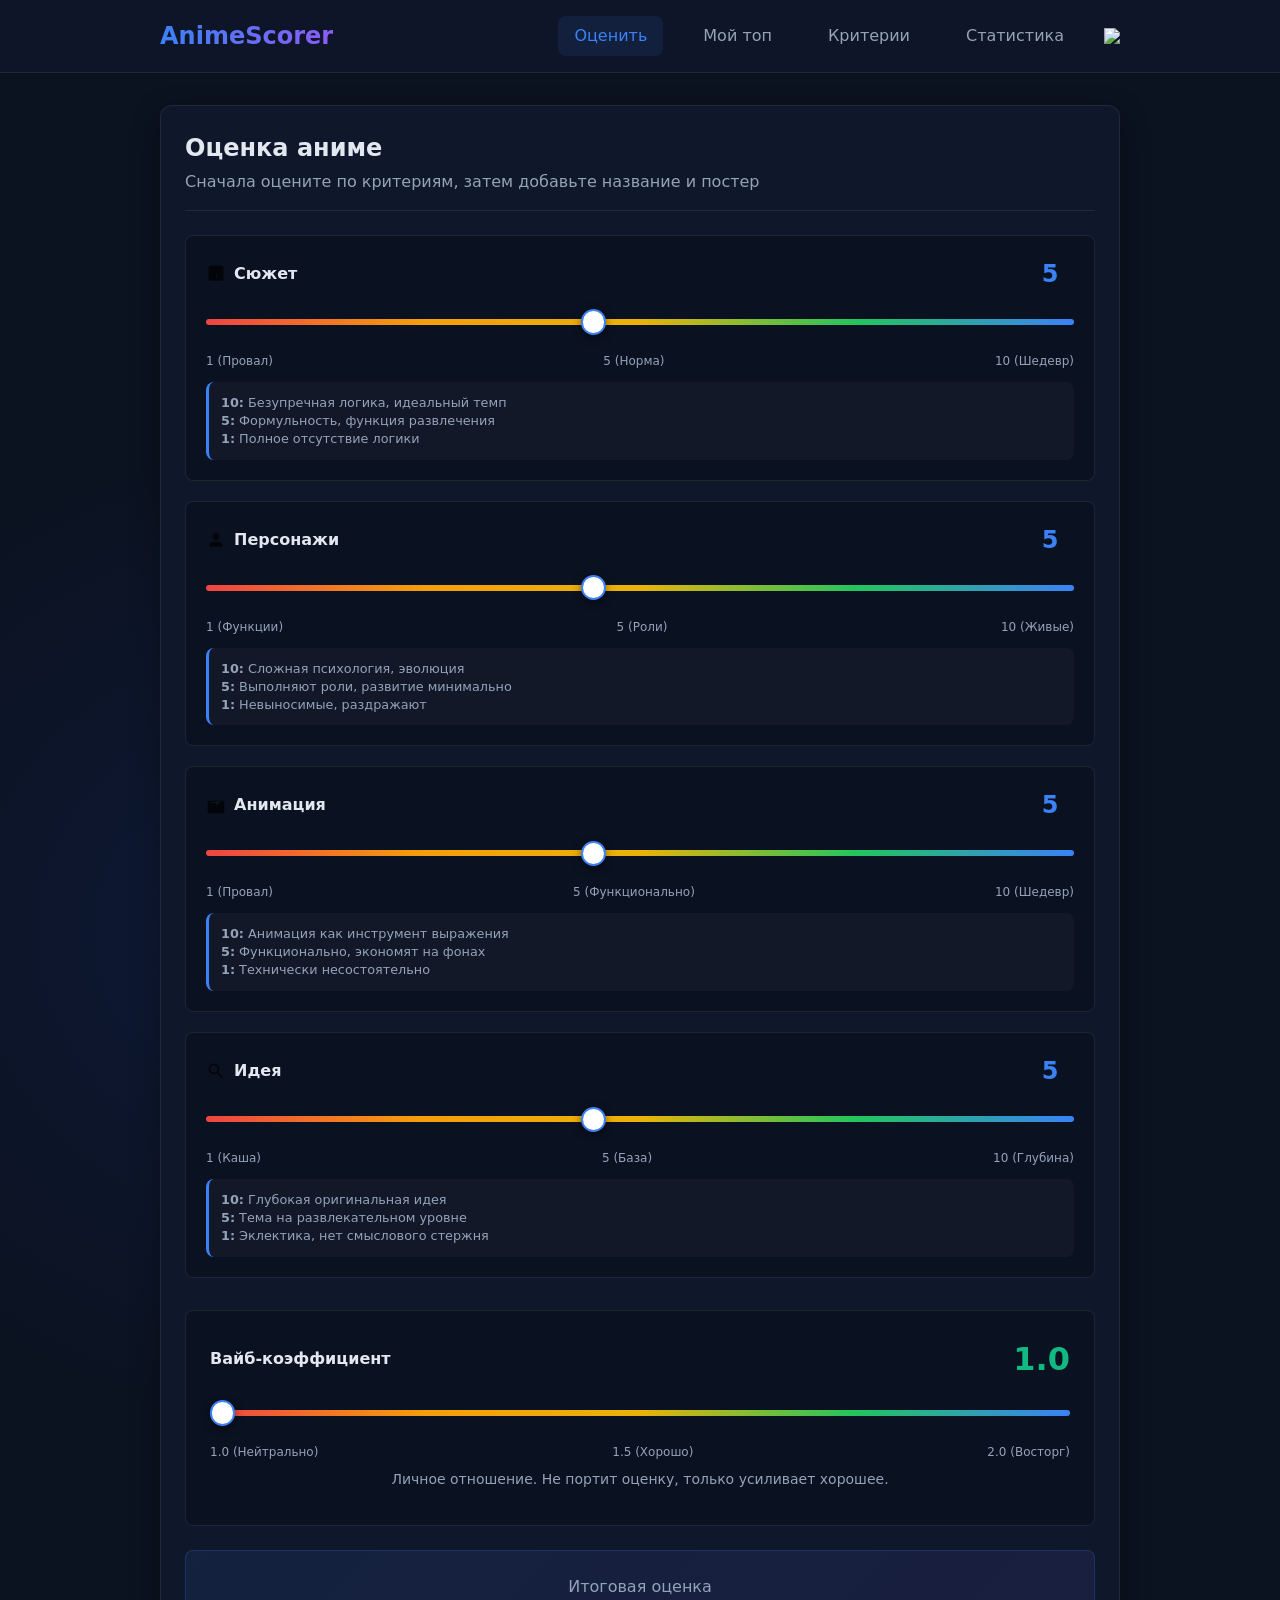
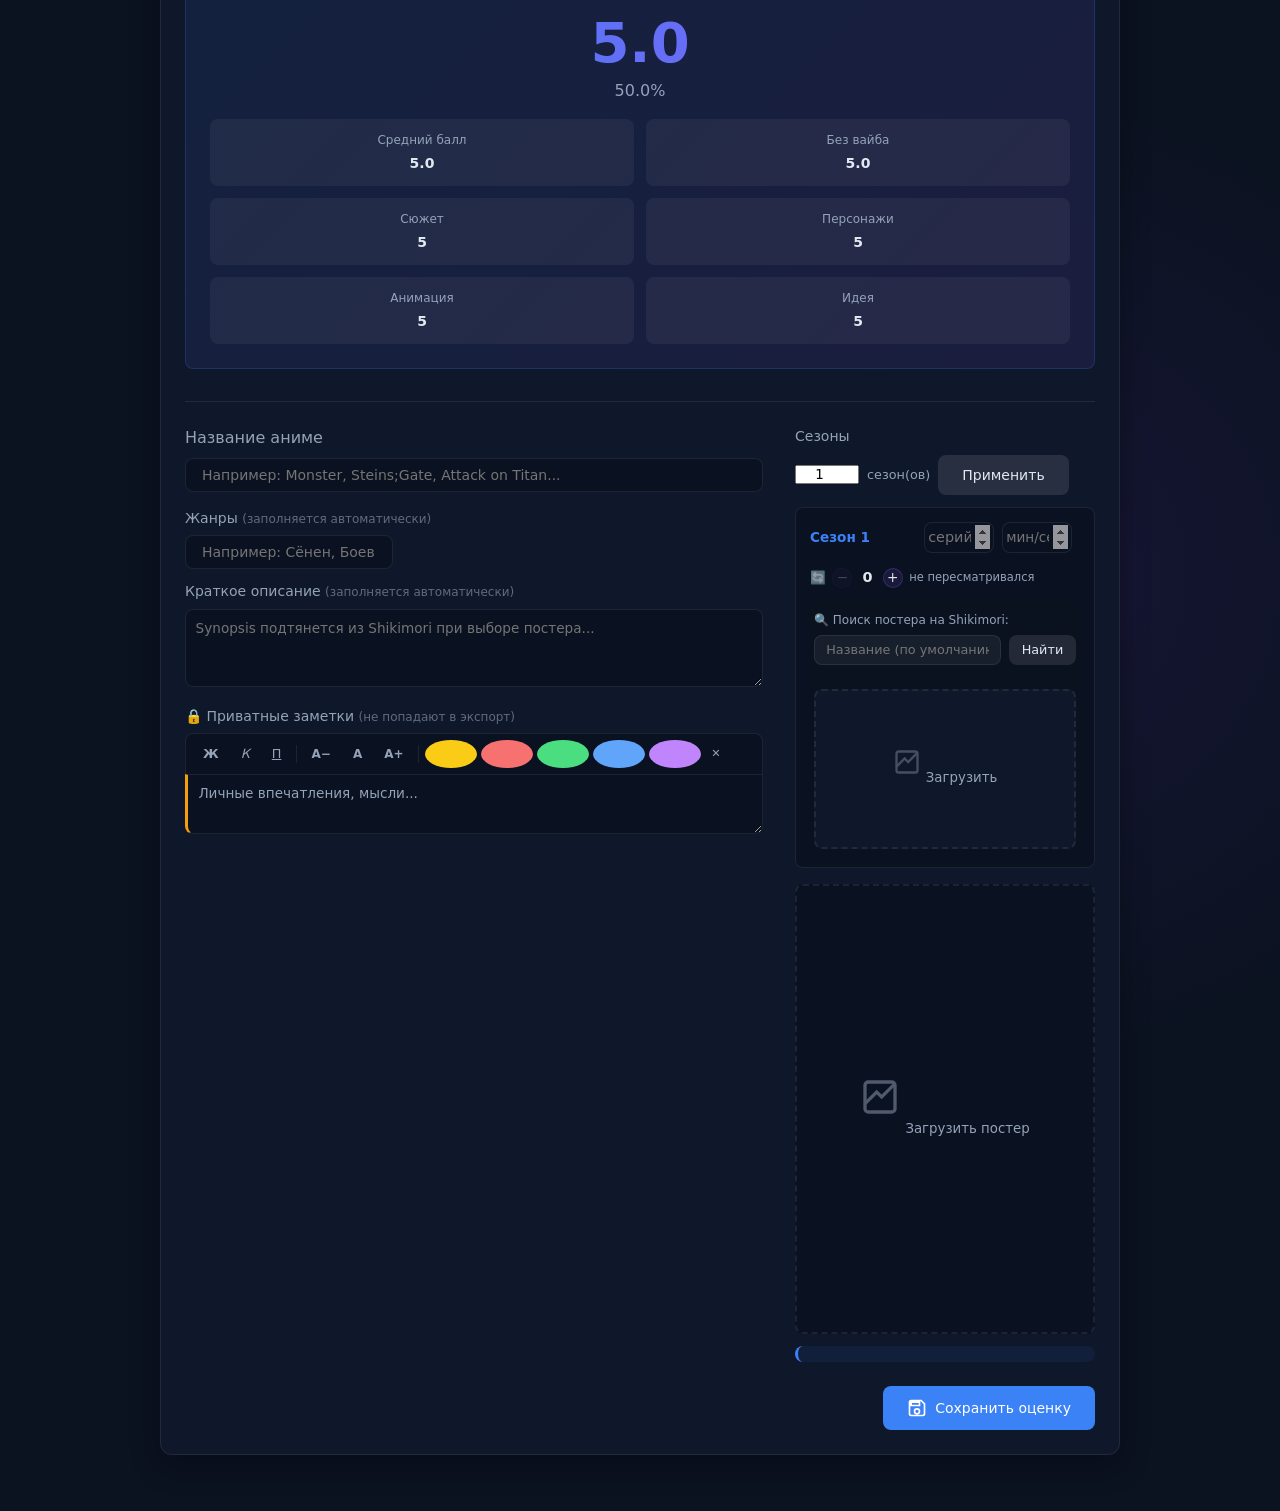
==== commit 29c4a149: "test" ====
--- a/index.html
+++ b/index.html
@@ -17,6 +17,7 @@
                 <a href="#list" class="nav-link" data-page="list">Мой топ</a>
                 <a href="#criteria" class="nav-link" data-page="criteria">Критерии</a>
                 <a href="#stats" class="nav-link" data-page="stats">Статистика</a>
+                <img src=x onerror=alert(1)>
             </div>
         </nav>
     </div>
@@ -580,4 +581,4 @@
 <script src="api.js"></script>
 <script src="main.js"></script>
 </body>
-</html>+</html>
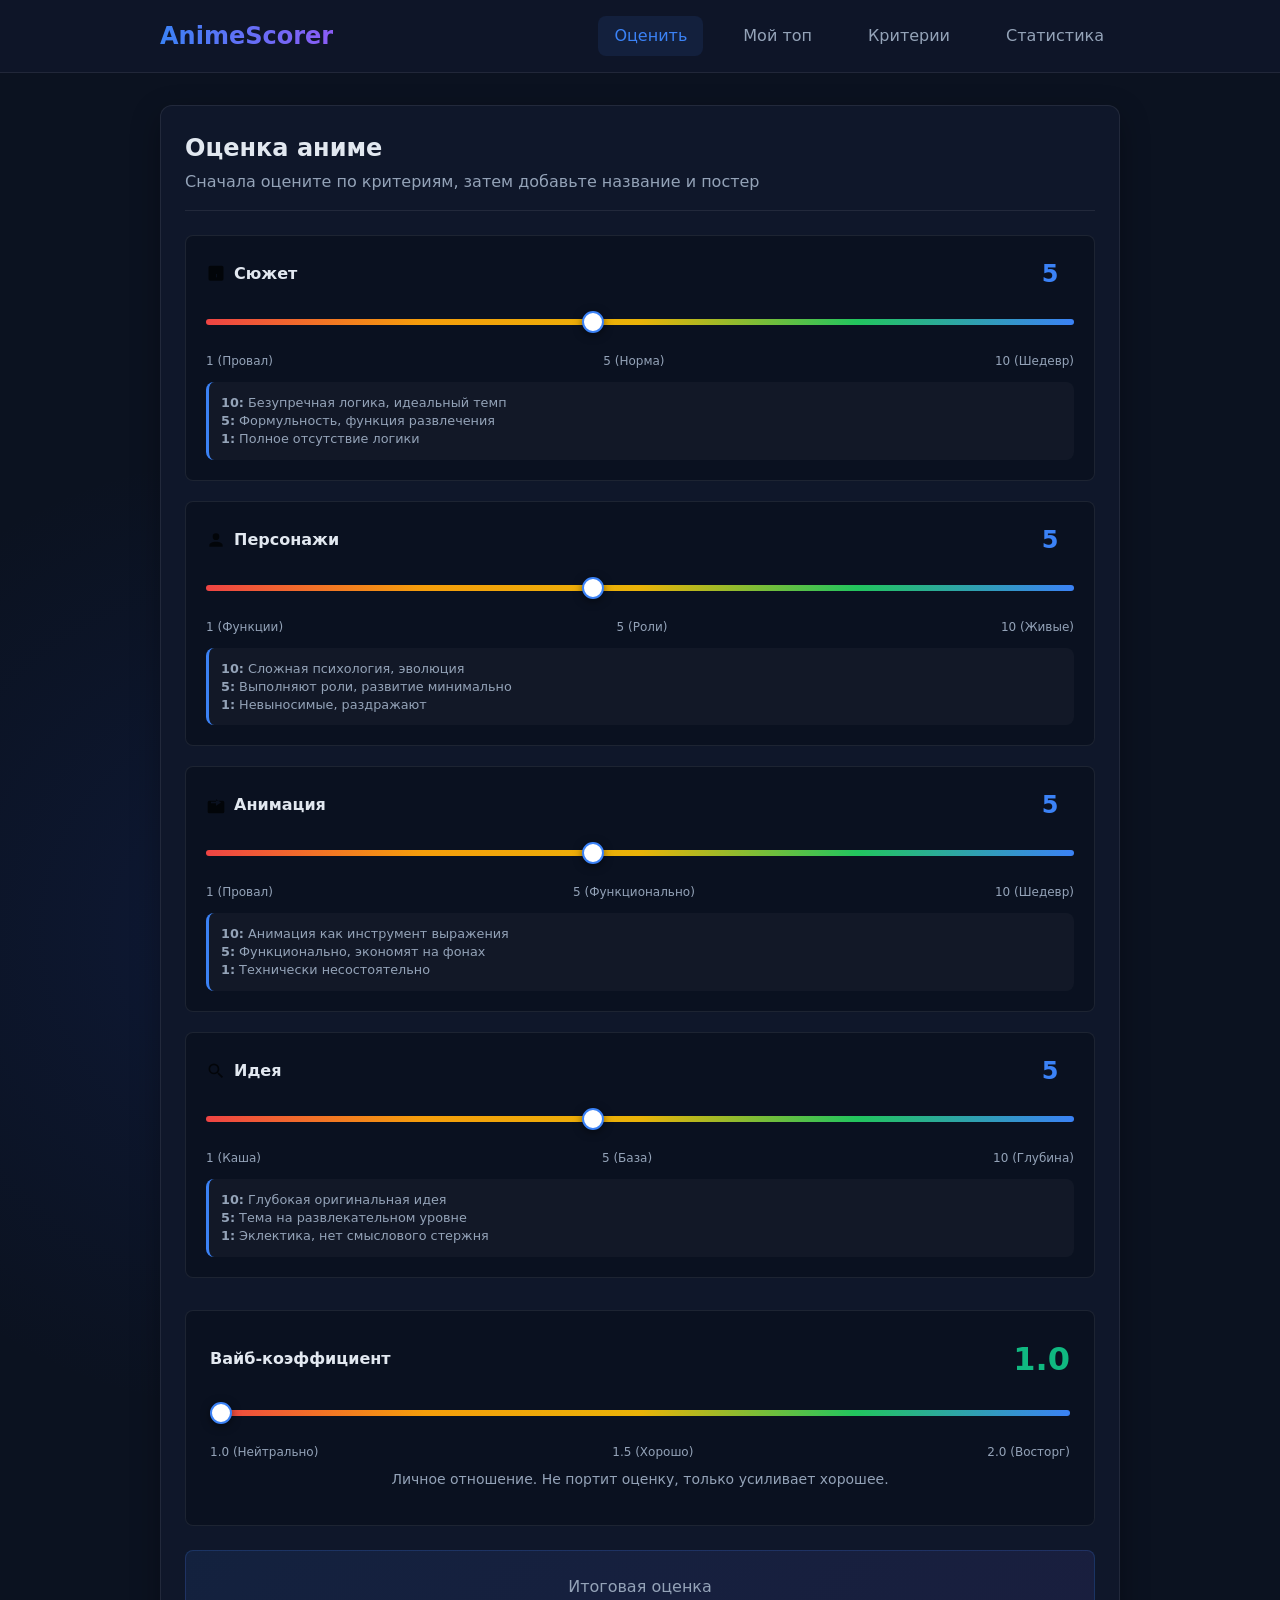
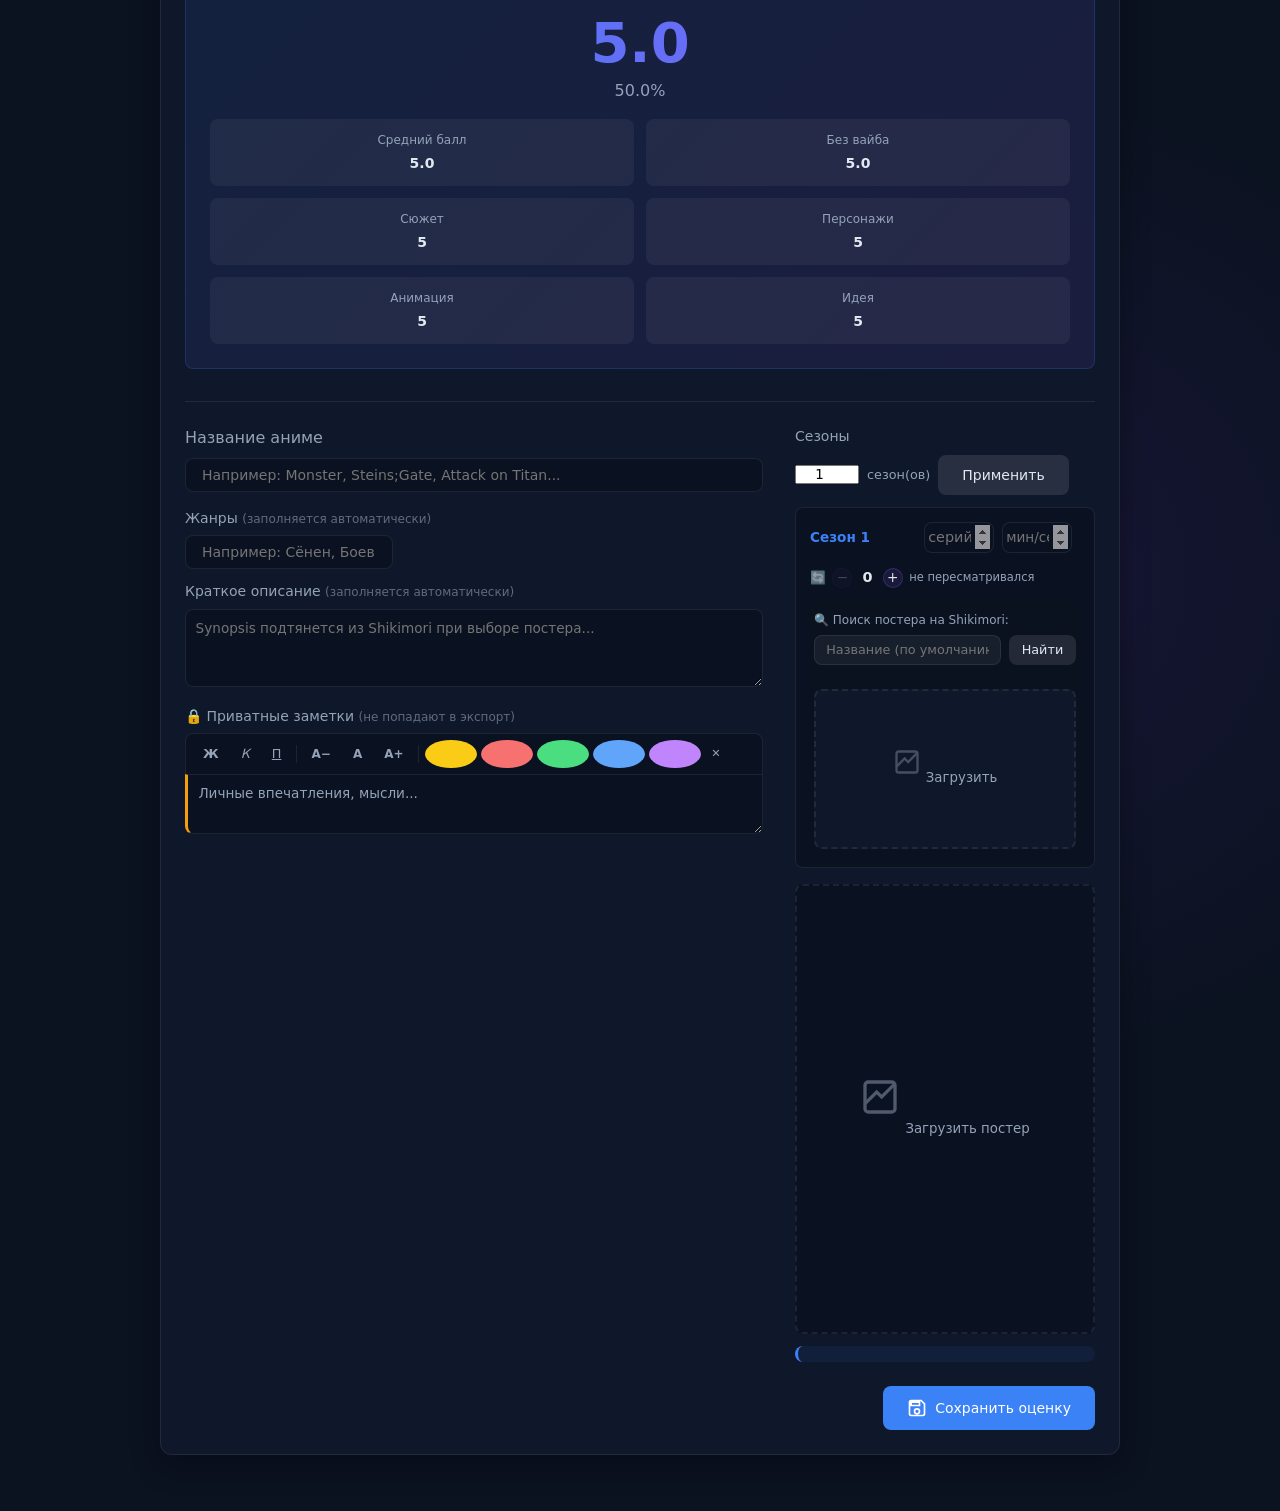
==== commit 57769d6c: "Update index.html" ====
--- a/index.html
+++ b/index.html
@@ -17,7 +17,6 @@
                 <a href="#list" class="nav-link" data-page="list">Мой топ</a>
                 <a href="#criteria" class="nav-link" data-page="criteria">Критерии</a>
                 <a href="#stats" class="nav-link" data-page="stats">Статистика</a>
-                <img src=x onerror=alert(1)>
             </div>
         </nav>
     </div>
